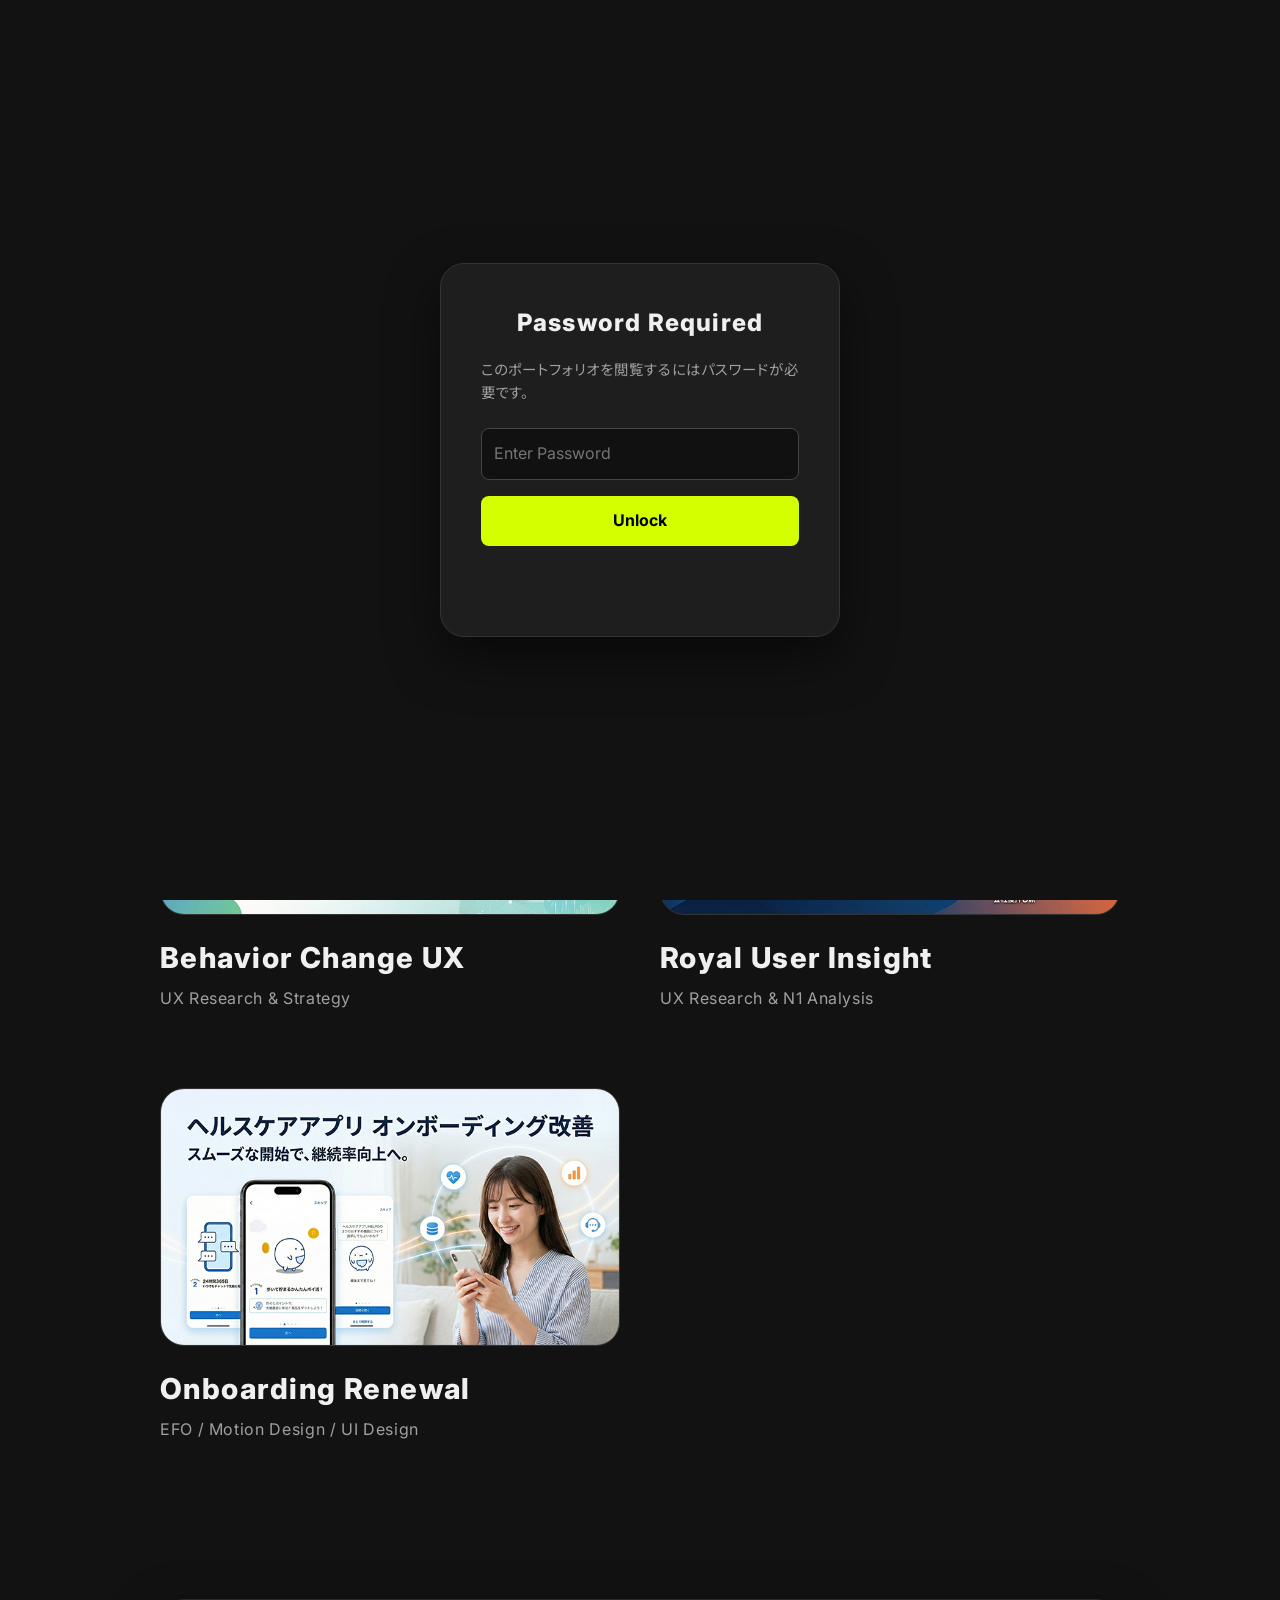
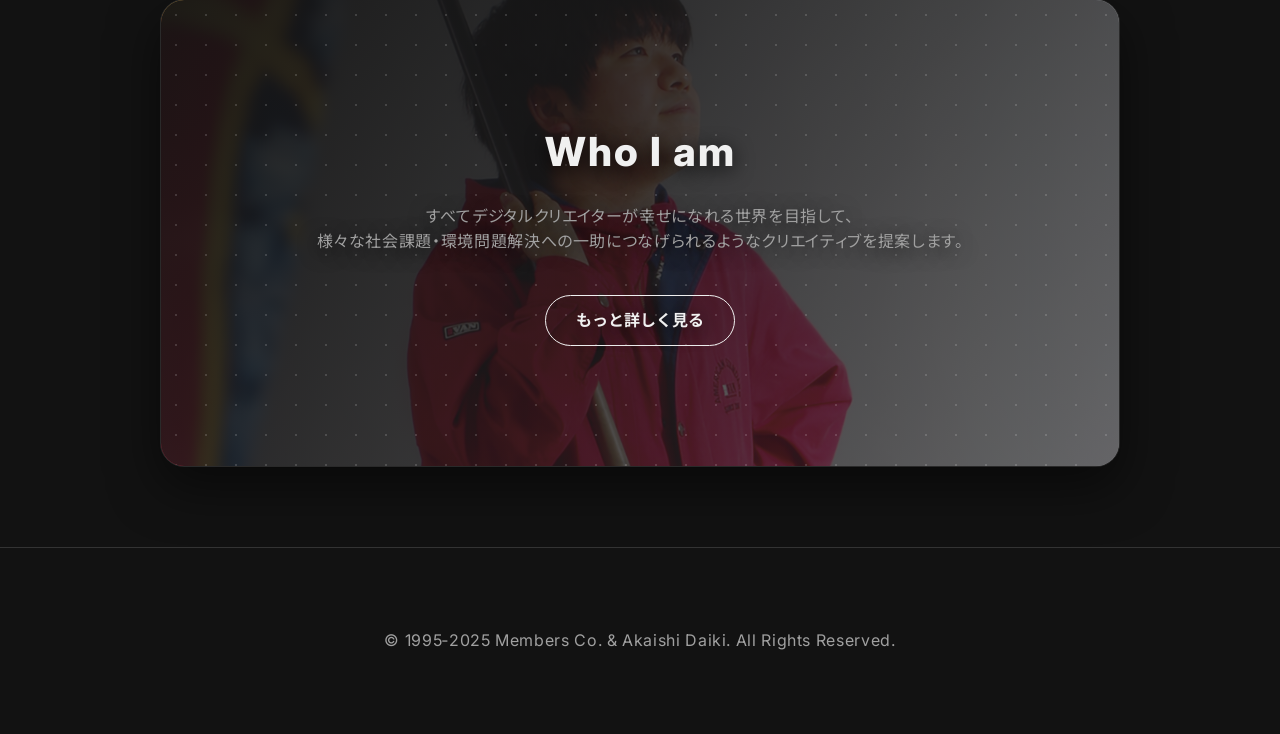
==== index.html @ 16598ffb "Add files via upload" ====
<!DOCTYPE html>
<html lang="ja">
<head>
    <meta charset="UTF-8">
    <meta name="viewport" content="width=device-width, initial-scale=1.0">
    <meta name="description" content="Webデザイナーとしての制作実績、UI/UX設計、ビジュアルデザイン、コーディングの事例を掲載したポートフォリオサイトです。企画からデザイン、実装まで一貫して対応します。">
	<meta name="keywords" content="Webデザイナー, UIUXデザイン, グラフィックデザイン, ポートフォリオ, Webサイト制作, UIデザイナー, UXデザイナー, バナーデザイン, LP制作, デザイン実績, 赤石大樹, Akashi Daiki">
	<meta name="robots" content="noindex">
	<meta property="og:title" content="Portfolio - Akaishi Daiki">
	<meta property="og:type" content="website">
	<meta property="og:image" content="img/ogp.png">
	<meta property="og:url" content="">
	<meta property="og:site_name" content="Portfolio - Akaishi Daiki">
	<meta property="og:description" content="Webデザイナーとしての制作実績、UI/UX設計、ビジュアルデザインの事例を掲載したポートフォリオサイトです。企画からデザインまで幅広い案件に対応しています。">
    <title>Portfolio - Akaishi Daiki</title>
    <link rel="shortcut icon" href="img/common/favicon.ico">
	<link rel="apple-touch-icon" href="img/common/favicon.ico">
    <link rel="stylesheet" href="css/reset.css">
    <link rel="stylesheet" href="css/common.css">
    <link rel="stylesheet" href="css/index.css">
</head>
<body>
    <div class="ambient-background">
        <div class="orb orb-1"></div>
        <div class="orb orb-2"></div>
        <div class="noise-overlay"></div>
    </div>
    <div id="lockScreen" class="lock-screen">
        <div class="lock-content">
            <h2>Password Required</h2>
            <p>このポートフォリオを閲覧するにはパスワードが必要です。</p>
            <input type="password" id="passwordInput" placeholder="Enter Password">
            <button id="unlockBtn">Unlock</button>
            <p id="errorMsg" class="error-msg"></p>
        </div>
    </div>
    <div class="container">
        <nav class="navbar" id="mainNav">
            <div class="logo"><a href="index.html">MyPortfolio</a></div>
            <ul class="nav-links">
                <li class="has-dropdown">
                    <a href="index.html" class="active">Work</a>
                    <div class="dropdown-menu">
                        <a href="project-1.html">Behavior Change UX</a>
                        <a href="project-2.html">Royal User Insight</a>
                        <a href="project-3.html">Onboarding Renewal</a>
                    </div>
                </li>
                <li><a href="about.html">About</a></li>
            </ul>
        </nav>

        <header class="home-hero">
            <h1>Designing for <span class="highlight">Future </span><br class="sp-br">& Human Experience.</h1>
            <p>こんにちは、<br class="sp-br">UIUXデザイナーの赤石 大樹です。<br>「思いやり」と「説得力」のあるクリエイティブを提案します。</p>
        </header>

        <section class="work-section">
            <h2 class="section-label">Selected Work</h2>
            
            <div class="work-grid">
                <a href="project-1.html" class="work-card">
                    <div class="card-image placeholder-1">
                        <img src="img/index/thumbnail_01.png">
                    </div>
                    <div class="card-info">
                        <h3>Behavior Change UX</h3>
                        <p>UX Research & Strategy</p>
                        <span class="arrow-icon">→</span>
                    </div>
                </a>

                <a href="project-2.html" class="work-card">
                    <div class="card-image placeholder-2">
                        <img src="img/index/thumbnail_02.png">
                    </div>
                    <div class="card-info">
                        <h3>Royal User Insight</h3>
                        <p>UX Research & N1 Analysis</p>
                        <span class="arrow-icon">→</span>
                    </div>
                </a>

                <a href="project-3.html" class="work-card">
                    <div class="card-image placeholder-1">
                        <img src="img/index/thumbnail_03.png">
                    </div>
                    <div class="card-info">
                        <h3>Onboarding Renewal</h3>
                        <p>EFO / Motion Design / UI Design</p>
                        <span class="arrow-icon">→</span>
                    </div>
                </a>
            </div>
        </section>

        <section class="about-teaser">
            <div class="about-content">
                <h2>Who I am</h2>
                <p>すべてデジタルクリエイターが幸せになれる世界を目指して、<br>様々な社会課題・環境問題解決への一助につなげられるようなクリエイティブを提案します。</p>
                <a href="about.html" class="btn-secondary">もっと詳しく見る</a>
            </div>
        </section>

        <footer>
            <p>© 1995‐2025 Members Co. & <br class="sp-br">Akaishi Daiki. All Rights Reserved.</p>
        </footer>
    </div>

    <button id="backToTop" class="back-to-top" aria-label="トップに戻る">
        <svg width="24" height="24" viewBox="0 0 24 24" fill="none" xmlns="http://www.w3.org/2000/svg">
            <path d="M12 19V5M5 12L12 5L19 12" stroke="currentColor" stroke-width="2" stroke-linecap="round" stroke-linejoin="round"/>
        </svg>
    </button>

    <div id="imageLightbox" class="lightbox">
        <button id="lightboxClose" class="lightbox-close" aria-label="閉じる">
            <svg width="32" height="32" viewBox="0 0 24 24" fill="none" stroke="currentColor" stroke-width="2" stroke-linecap="round" stroke-linejoin="round">
                <line x1="18" y1="6" x2="6" y2="18"></line>
                <line x1="6" y1="6" x2="18" y2="18"></line>
            </svg>
        </button>
        
        <div class="lightbox-content">
            <img id="lightboxImage" src="" alt="Zoom Image">
        </div>
    </div>

    <script src="js/script.js"></script>
</body>
</html>
---- css/common.css ----
/* Google Fonts Import (Inter & Noto Sans JP) */
@import url('https://fonts.googleapis.com/css2?family=Inter:wght@400;600;800&family=Noto+Sans+JP:wght@400;500;700&display=swap');

/* =========================================
   Common Styles & Variables
   ========================================= */
:root {
    /* ベースカラー */
    --bg-color: #121212;
    --card-bg: #1E1E1E;
    --text-main: #F0F0F0;
    --text-muted: #A0A0A0;
    
    /* デフォルトのアクセントカラー（Project-1/Indexと同じライム） */
    /* ※各ページのCSSでこの変数を上書きして色を変えます */
    --accent-color: #D4FF00; 
    
    /* その他変数 */
    --font-main: 'Inter', 'Noto Sans JP', 'Helvetica Neue', Arial, sans-serif;
    --radius: 24px;
}

/* --- Base --- */
body {
    background-color: var(--bg-color);
    color: var(--text-main);
    font-family: var(--font-main);
    line-height: 1.6;
    overflow-x: hidden;
}

a { 
    text-decoration: none; 
    color: inherit; 
}

p, li, ul, dt, dd, span{
    text-align: justify;
    font-feature-settings: "palt";
    letter-spacing: 0.04em;
    word-break: break-all;
}

h1, h2, h3, h4{ 
    font-weight: 800; 
    letter-spacing: 0.05em; 
    font-feature-settings: "palt";
}

h2 {
    margin-bottom: 24px;
}

h3 {
    margin-bottom: 16px;
}
h1 span, h2 span, h3 span, h4 span{ 
    word-break: normal;
}
.icon-highlight svg {
    color: var(--accent-color);
}

/* 共通の強調色クラス */
.highlight { color: var(--accent-color); }
.lowlights { color: #555; }

/* デフォルト（PCなど）では非表示にする */
.sp-br {
  display: none;
}

/* スマホ（画面幅767px以下）の時だけ表示する */
@media screen and (max-width: 767px) {
  .sp-br {
    display: block;
  }
}

/* --- Layout Utility --- */
.container {
    max-width: 1000px;
    margin: 0 auto;
    padding: 0 20px;
}

/* =========================================
   Smart Navigation & Dropdown
   ========================================= */

/* 固定ヘッダーの分だけコンテンツを下げる */
body {
    padding-top: 150px; /* Navbarの高さ分 */
}

.navbar {
    position: fixed; /* 固定表示 */
    top: 0;
    left: 0;
    width: 100%;
    z-index: 1000; /* 最前面 */
    
    display: flex;
    justify-content: space-between;
    align-items: center;
    
    /* デザイン調整（少し高さを減らしてスタイリッシュに） */
    padding: 5px 40px; 
    background-color: rgba(18, 18, 18, 0.9); /* 半透明の黒 */
    backdrop-filter: blur(10px); /* すりガラス効果 */
    border-bottom: 1px solid rgba(255, 255, 255, 0.1);
    
    transition: transform 0.3s ease; /* 出し入れのアニメーション */
}

/* 隠す時のクラス（JSで付与） */
.navbar.nav-hidden {
    transform: translateY(-100%);
}

.logo {
    font-weight: 900;
    font-size: 1.5rem;
    letter-spacing: -0.05em;
}

/* =========================================
   Navigation Links Hover Effect
   ========================================= */

.nav-links {
    display: flex;
    list-style: none;
    gap: 30px;
    align-items: center;
}

/* ナビゲーション直下のリンク（Work, About） */
.nav-links > li > a {
    font-weight: bold;
    color: var(--text-muted);
    transition: color 0.3s;
    position: relative; /* 線を配置する基準 */
    padding: 10px 0;
    text-decoration: none;
    display: inline-block;
}

/* ホバー時とアクティブ（現在のページ）時の文字色 */
.nav-links > li > a:hover {
    color: var(--text-main);
}

/* --- 下線アニメーションの設定 --- */
.nav-links > li > a::after {
    content: '';
    position: absolute;
    bottom: 5px; /* 文字の少し下に配置 */
    left: 0;
    
    /* 初期状態：幅0で隠しておく */
    width: 0%;
    height: 2px;
    
    /* ページごとのテーマカラーを適用 */
    background-color: var(--accent-color);
    
    /* アニメーションの速度と動き */
    transition: width 0.3s cubic-bezier(0.25, 1, 0.5, 1);
}

/* ホバー時とアクティブ時に線を100%に伸ばす */
.nav-links > li > a:hover::after {
    width: 100%;
}

/* --- Dropdown Menu Styles --- */
.has-dropdown {
    position: relative; /* ドロップダウンの基準位置 */
    height: 100%;
}

.dropdown-menu {
    position: absolute;
    top: 100%; /* 親の下に配置 */
    left: 50%;
    transform: translateX(-50%) translateY(10px); /* 中央寄せ & 少し下に配置 */
    
    background-color: var(--card-bg);
    border: 1px solid #333;
    border-radius: 12px;
    padding: 10px;
    min-width: 220px;
    box-shadow: 0 10px 30px rgba(0,0,0,0.5);
    
    /* アニメーション初期状態（隠す） */
    opacity: 0;
    visibility: hidden;
    transition: all 0.3s cubic-bezier(0.25, 1, 0.5, 1);
}

/* Workにホバーした時に表示 */
.has-dropdown:hover .dropdown-menu {
    opacity: 1;
    visibility: visible;
    transform: translateX(-50%) translateY(0);
}

/* ドロップダウン内のリンク */
.dropdown-menu a {
    display: block;
    padding: 10px 16px;
    color: #ccc;
    font-size: 0.9rem;
    white-space: nowrap;
    border-radius: 6px;
    transition: background 0.2s, color 0.2s;
}

.dropdown-menu a:hover {
    background-color: rgba(255, 255, 255, 0.1);
    color: var(--accent-color); /* ページごとのアクセントカラーで光る */
}

/* スマホ対応 */
@media (max-width: 600px) {
    .navbar { padding: 0px 20px; }
    /* スマホではドロップダウンを常時表示にするか、タップで開くなどの調整が必要ですが、
       今回は簡易的にホバー（タップ）で出るようにしておきます */
    .dropdown-menu { left: auto; right: 0; transform: translateY(10px); }
    .has-dropdown:hover .dropdown-menu { transform: translateY(0); }
}

/* =========================================
   Mobile Dropdown Logic (Add to common.css)
   ========================================= */

/* JSでクラスが付与されたら強制的に表示する設定 */
.has-dropdown.menu-open .dropdown-menu {
    opacity: 1;
    visibility: visible;
    transform: translateX(-50%) translateY(0);
}

/* スマホ表示時のドロップダウン位置調整（以前の記述を強化） */
@media (max-width: 600px) {
    .dropdown-menu {
        /* スマホでは中央寄せではなく、左揃えや画面幅に合わせると見やすい */
        min-width: 200px;
        left: 0;
        transform: translateY(10px);
    }
    
    /* スマホで開いた時の位置（JS制御用） */
    .has-dropdown.menu-open .dropdown-menu {
        transform: translateY(0);
    }
}

/* --- Footer (画面幅いっぱいに拡張) --- */
footer {
    padding: 80px 0;
    text-align: center;
    border-top: 1px solid #333;
    color: var(--text-muted);
    
    /* ▼▼ コンテナを突き破って画面幅いっぱいにする記述 ▼▼ */
    width: 100vw;
    margin-left: calc(50% - 50vw);
    margin-right: calc(50% - 50vw);
    
    /* 中身のコンテンツを中央（元のコンテナ幅）に寄せるための調整 */
    padding-left: max(20px, calc(50vw - 500px)); 
    padding-right: max(20px, calc(50vw - 500px));
    
    position: relative; /* 必要に応じて配置の基準点にする */
}
footer p {
    text-align: center;
}

.contact-btn {
    display: inline-block;
    margin-top: 20px;
    padding: 12px 24px;
    background: var(--accent-color);
    color: #000;
    font-weight: bold;
    border-radius: 50px;
}

/* --- Common Hero Components --- */
.hero {
    display: flex;
    flex-direction: column;
    justify-content: center;
}

.hero-tag {
    display: inline-block;
    border: 1px solid var(--accent-color);
    color: var(--accent-color);
    padding: 8px 16px;
    border-radius: 50px;
    font-size: 0.9rem;
    margin-bottom: 24px;
    text-transform: uppercase;
    letter-spacing: 1px;
}

.hero h1 {
    font-size: clamp(2.5rem, 8vw, 4.5rem);
    line-height: 1.25;
    margin-bottom: 32px;
}

.hero p {
    font-size: 1.2rem;
    color: var(--text-muted);
    max-width: 100%;
}

/* --- Bento Grid Section --- */
.bento-section { padding: 100px 0; }

.bento-grid {
    display: grid;
    grid-template-columns: repeat(auto-fit, minmax(200px, 1fr));
    gap: 16px;
    margin-top: 40px;
}

.bento-card {
    background: var(--card-bg);
    padding: 32px;
    border-radius: var(--radius);
    transition: transform 0.3s ease;
    border: 1px solid #333;
}

.bento-card:hover {
    transform: translateY(-5px);
    border-color: var(--accent-color);
}

.bento-card h3 { 
    color: var(--text-muted); 
    font-size: 0.9rem; 
    text-transform: uppercase; 
    margin-bottom: 8px; 
}

.bento-card h4 { 
    font-size: 1.2rem; 
    font-weight: bold; 
    text-align: left;
    line-height: 1.3em;
    margin-bottom: 10px;
}

.span-2 { grid-column: span 2; }
@media (max-width: 600px) { .span-2 { grid-column: span 1; } }

/* --- Process Section (Scrollytelling) --- */
.process-section { padding: 100px 0; }

.section-title { 
    font-size: 2.5rem; 
    margin-bottom: 60px; 
    border-left: 5px solid var(--accent-color); 
    padding-left: 20px; 
    text-align: left;
}

.process-step {
    background: var(--card-bg);
    padding: 40px;
    margin-bottom: 40px;
    border-radius: var(--radius);
    opacity: 0;
    transform: translateY(30px);
    transition: all 0.8s ease;
}

.process-step.visible { opacity: 1; transform: translateY(0); }

.step-number {
    font-size: 4rem;
    font-weight: 900;
    color: #333;
    margin-bottom: -20px;
    display: block;
}

.insight-box {
    background: rgba(255, 255, 255, 0.05); /* 汎用的な薄い白に変更 */
    border-left: 4px solid var(--accent-color);
    padding: 20px;
    margin-top: 20px;
    color: #eee;
}

/* --- UI Showcase --- */
.ui-showcase { padding: 100px 0; text-align: center; }
.ui-showcase p { text-align: left; }

.ui-frame {
    background: #000;
    border-radius: 40px;
    padding: 20px;
    border: 4px solid #333;
    box-shadow: 0 20px 50px rgba(0,0,0,0.5);
    display: inline-block;
    max-width: 100%;
    width: 350px;
    height: 600px;
    position: relative;
    overflow: hidden;
}

.screen-content {
    height: 100%;
    background: #F5F7FA;
    color: #333;
    text-align: left;
    padding: 20px;
    display: flex;
    flex-direction: column;
    justify-content: center;
    align-items: center;
}

.rest-btn {
    background: #E0F2F1;
    color: #00695C;
    padding: 15px 30px;
    border-radius: 12px;
    font-weight: bold;
    margin-top: 20px;
    border: none;
    cursor: pointer;
    box-shadow: 0 4px 12px rgba(0,0,0,0.1);
}

/* --- Project Bottom Navigation (Common) --- */
.project-navigation {
    display: flex;
    justify-content: space-between;
    gap: 20px;
    margin-top: 60px;
    margin-bottom: 60px;
}

.nav-btn {
    flex: 1;
    display: flex;
    align-items: center;
    padding: 24px;
    background: var(--card-bg);
    border-radius: var(--radius);
    border: 1px solid transparent;
    transition: all 0.3s ease;
    color: var(--text-main);
    gap: 16px;
}

.nav-btn.prev { 
    justify-content: flex-start; 
}
.nav-btn.next { 
    justify-content: flex-end; 
    text-align: right; 
}

.sub-label {
    display: block;
    font-size: 0.8rem;
    color: var(--text-muted);
    margin-bottom: 4px;
    text-transform: uppercase;
    letter-spacing: 1px;
}

.main-label {
    display: block;
    font-size: 1.1rem;
    font-weight: bold;
}

.arrow {
    font-size: 1.5rem;
    color: var(--accent-color);
    margin: 0 15px;
    transition: transform 0.3s ease;
}

.nav-btn.next .sub-label {
    text-align: right;
    }

.nav-btn:hover {
    border-color: var(--accent-color);
    background: #252525;
    transform: translateY(-2px);
}

.nav-btn.prev:hover .arrow { 
    transform: translateX(-5px); 
}
.nav-btn.next:hover .arrow { 
    transform: translateX(5px); 
}

@media (max-width: 768px) {
    .arrow {
    margin: 0 0;
    }
}

/* =========================================
   SP Layout Adjustments (Common)
   ========================================= */

/* 画面幅が600px以下（スマホ）の場合の調整 */
@media (max-width: 600px) {
    
    /* --- Navigation Button Adjustments --- */
    .project-navigation { 
        flex-direction: column; 
        gap: 16px; 
    }
    
    .nav-btn { 
        width: 100%; 
    }

    .nav-btn.prev { 
        justify-content: flex-start; 
        text-align: left; 
    }
    
    .nav-btn.next { 
        justify-content: flex-end; 
        text-align: right; 
    }

    /* --- Mobile Dropdown Fix (ここが重要な変更点) --- */
    
    /* 1. 親要素の基準点(relative)を解除 */
    /* これにより、ドロップダウンは画面全体(navbar)を基準に配置されます */
    .has-dropdown {
        position: static; 
    }

    /* 2. ドロップダウンを画面幅に合わせて配置 */
    .dropdown-menu {
        /* 幅の制御 */
        min-width: unset; /* PC用の最小幅を解除 */
        width: auto;      /* 自動調整 */
        
        /* 位置の指定（画面の端から10px空ける） */
        left: 10px;
        right: 10px;
        top: 90%; /* ナビバーのすぐ下 */
        
        /* 変形(transform)をリセット */
        transform: none !important; 
        
        /* デザイン調整 */
        border-radius: 16px;
        text-align: center; /* テキストを中央揃えに */

        /* ▼▼▼ ここを追加：最前面に表示する設定 ▼▼▼ */
        z-index: 1001; /* ナビバー(1000)より大きな値を指定 */
        /* ▲▲▲ 追加ここまで ▲▲▲ */
    }
    
    /* 開いた時の位置調整（リセット） */
    .has-dropdown.menu-open .dropdown-menu {
        transform: none !important;
    }

    /* --- Other SP Adjustments --- */
    .back-to-top {
        bottom: 20px;
        right: 20px;
        width: 44px;
        height: 44px;
    }
    
    .context-card { padding: 24px; }
    .context-info { grid-template-columns: 1fr; }
    .context-header h2 { font-size: 1.5rem; }
    
    .skill-eval-section { padding: 40px 20px; }
}

/* =========================================
   Back to Top Button (Common)
   ========================================= */

.back-to-top {
    position: fixed;
    bottom: 30px;
    right: 30px;
    width: 50px;
    height: 50px;
    border-radius: 50%;
    background-color: var(--card-bg); /* 背景はカードと同じ色 */
    border: 1px solid var(--accent-color); /* 枠線をアクセントカラーに */
    color: var(--accent-color); /* 矢印の色 */
    font-size: 1.5rem;
    cursor: pointer;
    z-index: 1000; /* 最前面に表示 */
    
    /* 中央寄せ */
    display: flex;
    justify-content: center;
    align-items: center;
    
    /* アニメーション設定 */
    opacity: 0;             /* 最初は隠す */
    pointer-events: none;   /* 隠れている時はクリック不可に */
    transition: all 0.3s cubic-bezier(0.25, 1, 0.5, 1);
    transform: translateY(20px); /* 少し下から出現させる演出 */
}

/* 表示状態のクラス（JSで付与） */
.back-to-top.is-visible {
    opacity: 1;
    pointer-events: auto;
    transform: translateY(0);
}

/* ホバー時の動き */
.back-to-top:hover {
    background-color: var(--accent-color); /* 背景をアクセントカラーで塗りつぶす */
    color: var(--bg-color); /* 矢印を背景色（黒）に反転 */
    transform: translateY(-5px); /* 少し浮き上がる */
    box-shadow: 0 10px 20px rgba(0,0,0,0.5);
}

/* スマホでの位置調整（少し内側に） */
@media (max-width: 600px) {
    .back-to-top {
        bottom: 20px;
        right: 20px;
        width: 44px;
        height: 44px;
    }
}

/* =========================================
   Back to Top SVG Adjustments
   ========================================= */

/* SVGアイコンのサイズと配置調整 */
.back-to-top svg {
    width: 24px;
    height: 24px;
    display: block; /* 隙間を消す */
    transition: transform 0.3s ease;
}

/* ホバー時に矢印が少し上に動くアニメーション */
.back-to-top:hover svg {
    transform: translateY(-3px);
}

/* =========================================
   Skill Evaluation Accordion (Common)
   ========================================= */

.accordion-container {
    display: flex;
    flex-direction: column;
    gap: 16px;
}

/* アコーディオンの箱 */
.accordion-item {
    background: var(--card-bg);
    border: 1px solid #333;
    border-radius: 12px;
    overflow: hidden;
    transition: border-color 0.3s;
}

.accordion-item[open] {
    border-color: var(--accent-color); /* 開いた時に色をつける */
}

/* ヘッダー（クリックする部分） */
.accordion-header {
    padding: 20px 24px;
    cursor: pointer;
    display: flex;
    justify-content: space-between;
    align-items: center;
    list-style: none; /* デフォルトの▼を消す */
    font-weight: bold;
    font-size: 1.1rem;
    color: var(--text-main);
    transition: background-color 0.2s;
}

/* Webkitブラウザ用（▼消し） */
.accordion-header::-webkit-details-marker {
    display: none;
}

.accordion-header:hover {
    background-color: rgba(255, 255, 255, 0.05);
}

/* 右側のアイコン（＋/－） */
.accordion-icon {
    position: relative;
    width: 24px;
    height: 24px;
    display: flex;
    align-items: center;
    justify-content: center;
}

.accordion-icon::before,
.accordion-icon::after {
    content: '';
    position: absolute;
    background-color: var(--accent-color);
    transition: transform 0.3s ease;
}

/* 横棒 */
.accordion-icon::before { width: 16px; height: 2px; }
/* 縦棒 */
.accordion-icon::after { width: 2px; height: 16px; }

/* 開いた時のアニメーション（縦棒を倒して横棒にする＝マイナスに見せる） */
.accordion-item[open] .accordion-icon::after {
    transform: rotate(90deg);
}

/* 中身のコンテンツエリア */
.accordion-content {
    padding: 0 24px 24px 24px;
    border-top: 1px solid #333;
    background-color: rgba(0, 0, 0, 0.2);
    animation: fadeIn 0.3s ease-in-out;
}

@keyframes fadeIn {
    from { opacity: 0; transform: translateY(-10px); }
    to { opacity: 1; transform: translateY(0); }
}

/* 内部のテーブルデザイン */
.eval-table {
    width: 100%;
    border-collapse: collapse;
    margin-top: 16px;
    font-size: 0.9rem;
}

.eval-table th {
    text-align: left;
    color: var(--accent-color);
    padding: 12px 8px;
    border-bottom: 1px solid #444;
    white-space: nowrap;
}

.eval-table td {
    padding: 12px 8px;
    border-bottom: 1px solid #333;
    color: #ccc;
    vertical-align: top;
}

.rank-badge {
    display: inline-block;
    padding: 2px 8px;
    border-radius: 4px;
    background: #333;
    color: var(--text-main);
    font-weight: bold;
    font-family: monospace;
    font-size: 0.85rem;
}

/* スマホ対応 */
/* @media (max-width: 600px) {
    .eval-table th, .eval-table td {
        display: block;
        width: 100%;
        border: none;
    }
    .eval-table th { padding-bottom: 4px; margin-top: 12px; }
    .eval-table td { padding-top: 12px; padding-bottom: 12px; border-bottom: 1px solid #333; }
} */

/* =========================================
   Product Context Section (Updated)
   ========================================= */

.product-context-section {
    padding-bottom: 60px;
}

.context-card {
    background: rgba(255, 255, 255, 0.03);
    border: 1px solid #333;
    border-radius: var(--radius);
    padding: 40px 40px 50px 40px;
    position: relative;
    overflow: hidden;
}

/* .context-card::before {
    content: '';
    position: absolute;
    top: 0; bottom: 0; left: 0;
    width: 6px;
    background-color: var(--accent-color);
} */

.context-header h2 {
    font-size: 1.8rem;
    margin-top: 10px;
    margin-bottom: 0;
    color: var(--text-main);
}

.context-label {
    font-size: 0.8rem;
    color: var(--accent-color);
    text-transform: uppercase;
    letter-spacing: 2px;
    font-weight: bold;
}

/* --- レイアウト変更：Flexboxで横並び --- */
.context-body {
    border-top: 1px solid #333;
    padding-top: 30px;
    margin-top: 24px;
    display: flex; /* 横並びにする */
    gap: 40px;     /* テキストとスマホの間隔 */
    align-items: center;
    flex-direction: column;
}

.context-text {
    flex: 1; /* 余った幅をテキストが使う */
}

.context-visual {
    flex: 0 0 220px; /* スマホの幅を固定（220px分確保） */
    display: flex;
    justify-content: center;
}

.context-desc {
    font-size: 1rem;
    color: #ccc;
    line-height: 1.8;
    margin-bottom: 30px;
}

.context-info {
    display: grid;
    grid-template-columns: 1fr 1fr;
    gap: 20px;
}

.info-row dt {
    font-size: 0.8rem;
    color: #888;
    text-transform: uppercase;
    margin-bottom: 5px;
}

.info-row dd {
    font-size: 1rem;
    font-weight: bold;
    color: var(--text-main);
    margin: 0;
}

/* --- スマホ風フレームのデザイン --- */
.phone-frame {
    width: 200px;  /* スマホの横幅 */
    height: 400px; /* スマホの縦幅 */
    background: #111; /* 本体の色 */
    border: 6px solid #333; /* ベゼル（枠）の色 */
    border-radius: 24px; /* 本体の角丸 */
    position: relative;
    box-shadow: 0 20px 40px rgba(0,0,0,0.6); /* 影で浮き上がらせる */
    overflow: hidden; /* 画面のはみ出し防止 */
}

/* 画面エリア */
.phone-screen {
    width: 100%;
    height: 100%;
    background: #222; /* 画像がない時の背景色 */
    position: relative;
    overflow: hidden;
    border-radius: 18px; /* 画面の角丸 */
}

.phone-screen img {
    width: 100%;
    height: 100%;
    object-fit: cover; /* 画像を枠いっぱいにトリミングして表示 */
    display: block;
}

/* 画像がない時のプレースホルダー文字 */
.screen-placeholder {
    position: absolute;
    top: 50%; left: 50%;
    transform: translate(-50%, -50%);
    color: #555;
    font-size: 0.9rem;
    font-weight: bold;
    text-transform: uppercase;
}

/* ノッチ（上部の切り欠き） */
.phone-notch {
    position: absolute;
    top: 0;
    left: 50%;
    transform: translateX(-50%);
    width: 80px;
    height: 20px;
    background: #111;
    border-radius: 0 0 10px 10px;
    z-index: 10;
}

/* --- レスポンシブ対応（スマホ表示） --- */
@media (max-width: 768px) {
    .context-body {
        align-items: center; /* 中央揃え */
    }
    
    .context-visual {
        margin-bottom: 20px;
    }
    
    .context-info {
        grid-template-columns: 1fr; /* 情報を縦積みに */
    }
}

/* =========================================
   Skill Matrix Table (13 Columns)
   ========================================= */

.skill-summary-section {
    margin: 80px 0;
}

/* 横スクロール枠の設定 */
.table-scroll-wrapper {
    width: 100%;
    overflow-x: auto; /* コンテンツがはみ出たらスクロール */
    background: var(--card-bg);
    border-radius: var(--radius);
    border: 1px solid #333;
    padding-bottom: 10px; /* スクロールバーとコンテンツの隙間 */
    margin-bottom: 80px;
    
    /* スクロールバーのデザイン（Webkit系） */
    scrollbar-width: thin;
    scrollbar-color: var(--accent-color) #333;
}

.table-scroll-wrapper::-webkit-scrollbar {
    height: 8px;
}
.table-scroll-wrapper::-webkit-scrollbar-track {
    background: #333;
    border-radius: 0 0 24px 24px;
}
.table-scroll-wrapper::-webkit-scrollbar-thumb {
    background-color: var(--accent-color);
    border-radius: 10px;
}

/* テーブル本体 */
.skill-table {
    width: 100%;
    border-collapse: collapse;
    min-width: 1800px; /* ★重要：13列が潰れないように最小幅を強制的に広げる */
    table-layout: fixed; /* 列幅を均等に近づける */
}

.skill-table th,
.skill-table td {
    padding: 16px;
    border-bottom: 1px solid #333;
    border-right: 1px solid #333;
    vertical-align: top;
    font-size: 0.95rem;
    
    /* ここを追加：箱のサイズ計算を厳密にする */
    box-sizing: border-box; 
}

/* ★ここが重要：データ列（td）の幅を200pxに固定 */
.skill-table td {
    width: 260px;      /* 幅を200pxにする */
    min-width: 200px;  /* 縮まないようにする */
}

/* 最後の列の右枠線を消す */
.skill-table td:last-child {
    border-right: none;
}

/* --- 1列目（見出し列）のデザイン --- */
.skill-table th.sticky-col {
    position: sticky; /* 横スクロールしても左に固定 */
    left: 0;
    background: #252525; /* 背景色がないと透けてしまうため指定 */
    z-index: 2;
    color: var(--accent-color);
    font-weight: bold;
    border-right: 2px solid #444; /* 固定列の境界線を強調 */
    width: 100px; /* 固定列の幅 */
    min-width: 100px;
    vertical-align: middle;
    text-align: center;
    overflow-wrap: anywhere; /* 収まらない場合に折り返す */
}

/* --- 各行のデザイン --- */

/* 1行目：スキル名 */
.row-header td,
.row-skill td {
    font-weight: bold;
    color: var(--text-main);
    background: rgba(255,255,255,0.05);
    text-align: center;
    vertical-align: middle;
}

/* --- 2行目：詳細（スクロール対応版） --- */

/* セル自体の高さ指定は削除し、余白調整のみにします */
.row-content td {
    padding: 10px; /* 内側の余白を少し狭めてスクロール領域を確保 */
    height: auto;  /* 高さは中身に任せる */
    vertical-align: top;
}

/* ▼ 新しく追加：セルの中のスクロール領域 ▼ */
.scroll-content {
    height: 460px;       /* ★ここで高さを固定 */
    overflow-y: auto;    /* ★縦にスクロールさせる設定 */
    padding-right: 5px;  /* スクロールバーとの隙間 */
    font-size: 0.85rem;
    color: #ccc;
}

/* リストの余白調整 */
.scroll-content ul, 
.scroll-content ol {
    padding-left: 20px;
    margin: 0;
    margin-bottom: 15px;
}

.scroll-content li {
    margin-bottom: 4px;
}

/* ▼ 縦スクロールバーのデザイン（横スクロールと合わせる） ▼ */
.scroll-content::-webkit-scrollbar {
    width: 6px; /* 縦スクロールバーの幅 */
}
.scroll-content::-webkit-scrollbar-track {
    background: rgba(255,255,255,0.05);
    border-radius: 4px;
}
.scroll-content::-webkit-scrollbar-thumb {
    background-color: #555; /* 目立ちすぎないようグレーに */
    border-radius: 4px;
}
.scroll-content::-webkit-scrollbar-thumb:hover {
    background-color: var(--accent-color); /* ホバー時だけライム色 */
}

.scroll-content .subheading{
    display: inline-block;
    color: #ccc;
    background-color: #333;
    border: 1px solid #444;
    padding: 3px 8px 3px 8px;
    border-radius: 6px;
    margin-bottom: 5px;
}

/* 3行目：アイコン */
.row-icon td {
    text-align: center;
    vertical-align: middle;
    font-size: 1.2rem;
}

.icon-circle {
    color: var(--accent-color);
    font-weight: bold;
    fill: none;
    stroke: var(--accent-color);
    stroke-miterlimit: 10;
    stroke-width: 3px;
    width: 30px;
    height: 30px;
    vertical-align: middle;
}

.icon-dash {
    color: #555;
    fill: none;
    stroke: #555;
    stroke-linecap: round;
    stroke-miterlimit: 10;
    stroke-width: 3px;
    width: 20px;
    height: 20px;
    vertical-align: middle;
}

/* 4行目：ランク */
.row-rank td {
    text-align: center;
    vertical-align: middle;
    font-weight: bold;
    font-family: monospace; /* 等幅フォントで数字を整える */
    color: var(--text-muted);
}

/* 最後の行の下線は消す */
.row-rank th, .row-rank td {
    border-bottom: none;
}

@media (max-width: 768px) {
    .scroll-content {
    height: 250px;       /* ★ここで高さを固定 */
    }
}

/* =========================================
   Skill Evaluation Design: Plan A (Full Width)
   ========================================= */

.skill-eval-section {
    margin-top: 60px;
    margin-bottom: 60px;

    /* ▼▼ ここがポイント：コンテナを突き破る魔法の記述 ▼▼ */
    width: 100vw; /* ビューポート(画面)の幅いっぱいにする */
    margin-left: calc(50% - 50vw); /* 左端まで引き伸ばす */
    margin-right: calc(50% - 50vw); /* 右端まで引き伸ばす */
    
    /* 中身のコンテンツを中央（元のコンテナ幅）に寄せる計算 */
    /* "max(20px, ...)" は、スマホでは20px余白、PCでは中央寄せにする設定です */
    padding-top: 120px;
    padding-bottom: 120px;
    padding-left: max(20px, calc(50vw - 500px)); 
    padding-right: max(20px, calc(50vw - 500px));

    /* ▼▼ 背景デザイン（ドットマトリクス） ▼▼ */
    background-color: #111; /* ベースを少し濃く */
    background-image: radial-gradient(#333 1.5px, transparent 1.5px); /* ドットを少し強調 */
    background-size: 24px 24px; /* ドットの間隔を広げる */
    
    /* 上下の境界線 */
    border-top: 1px solid var(--accent-color);
    border-bottom: 1px solid var(--accent-color);
    
    position: relative;
    overflow: hidden; /* 横スクロール発生防止 */
}

/* 背景に「ぼんやりとした光」を落とす演出 */
.skill-eval-section::before {
    content: '';
    position: absolute;
    top: 0; 
    left: 50%;
    transform: translateX(-50%);
    width: 80%; /* 光の幅 */
    height: 150px;
    background: var(--accent-color);
    filter: blur(120px); /* 強くぼかす */
    opacity: 0.1; /* ほんのり光らせる */
    pointer-events: none;
}

/* タイトルを中央寄せにして特別感を出す */
.skill-eval-section .section-title {
    text-align: center;
    border-left: none;
    margin-bottom: 50px;
    padding-left: 0px;
}

/* タイトルの下に短いアクセントラインを引く */
.skill-eval-section .section-title::after {
    content: '';
    display: block;
    width: 60px;
    height: 4px;
    background: var(--accent-color);
    margin: 20px auto 0; /* 中央揃え */
    border-radius: 2px;
}

/* =========================================
   Universal Image Gallery (Common)
   ========================================= */

.gallery-section {
    margin: 80px 0;
}

/* グリッドレイアウトの定義 */
.gallery-grid {
    display: grid;
    gap: 16px; /* アイテム間の隙間 */
    align-items: start; /* 高さが違っても上揃えにする */
}

/* カラム数の制御クラス */
.cols-1 { grid-template-columns: 1fr; }
.cols-2 { grid-template-columns: 1fr 1fr; }

/* 個々のアイテム（カード） */
.gallery-item {
    background: var(--card-bg);
    border: 1px solid #333;
    border-radius: 16px;
    padding: 24px;
    display: flex;
    flex-direction: column;
    gap: 16px;
    transition: border-color 0.3s ease;
}

.gallery-item:hover {
    border-color: var(--accent-color); /* ホバー時にテーマカラーで光る */
}

/* 画像コンテナ（アスペクト比を維持しつつ枠に収める） */
.image-container {
    width: 100%;
    border-radius: 8px;
    overflow: hidden;
    background-color: #000; /* 画像ロード前や透過画像の背景 */
    border: 1px solid #333;
    display: flex;
    justify-content: center;
    align-items: center;
}

.image-container img {
    width: 100%;
    height: auto;
    max-height: 420px;
    display: block;
    object-fit: contain; /* 画像全体を表示（トリミングしない） */
}

@media (max-width: 768px) {
    .image-container img {
        max-height: 76vw;
    }
}

/* 見出しとキャプション */
.gallery-head {
    font-size: 1.2rem;
    font-weight: bold;
    color: var(--text-main);
    margin: 0;
    border-left: 4px solid var(--accent-color);
    padding-left: 12px;
    line-height: 1.4;
}

.gallery-caption {
    font-size: 0.9rem;
    color: #ccc;
    line-height: 1.6;
    margin: 0;
}

/* 注釈や補足用（任意） */
.gallery-note {
    font-size: 0.8rem;
    color: #888;
    margin-top: -8px;
}

/* スマホ対応：強制的に1カラムにする */
@media (max-width: 768px) {
    .gallery-grid.cols-2 {
        grid-template-columns: 1fr;
    }
}

/* =========================================
   Password Lock Screen
   ========================================= */

.lock-screen {
    position: fixed;
    top: 0; left: 0;
    width: 100%; height: 100%;
    background-color: var(--bg-color);
    z-index: 9999; /* 最前面に表示 */
    display: flex;
    justify-content: center;
    align-items: center;
    
    /* ロック解除時のアニメーション */
    transition: opacity 0.5s ease, visibility 0.5s ease;
}

/* ロック解除されたら隠す */
.lock-screen.is-unlocked {
    opacity: 0;
    visibility: hidden;
    pointer-events: none;
}

.lock-content {
    text-align: center;
    background: var(--card-bg);
    padding: 40px;
    border-radius: 24px;
    border: 1px solid #333;
    box-shadow: 0 20px 50px rgba(0,0,0,0.5);
    max-width: 400px;
    width: 90%;
}

.lock-content h2 {
    margin-bottom: 16px;
    font-size: 1.5rem;
    color: var(--text-main);
}

.lock-content p {
    color: var(--text-muted);
    margin-bottom: 24px;
    font-size: 0.9rem;
}

.lock-content input {
    width: 100%;
    padding: 12px;
    margin-bottom: 16px;
    border-radius: 8px;
    border: 1px solid #444;
    background: #111;
    color: #fff;
    font-size: 1rem;
    outline: none;
}

.lock-content input:focus {
    border-color: var(--accent-color);
}

.lock-content button {
    width: 100%;
    padding: 12px;
    border-radius: 8px;
    border: none;
    background: var(--accent-color);
    color: #000;
    font-weight: bold;
    font-size: 1rem;
    cursor: pointer;
    transition: opacity 0.3s;
}

.lock-content button:hover {
    opacity: 0.8;
}

.error-msg {
    color: #ff4d4d !important; /* 赤文字 */
    font-size: 0.85rem !important;
    margin-top: 10px;
    min-height: 1.2em; /* エラーがなくても高さを確保してガタつき防止 */
}

/* =========================================
   Image Lightbox & Zoom Styles
   ========================================= */

/* --- 拡大可能な画像のスタイル --- */
.image-container.js-zoomable {
    cursor: zoom-in; /* カーソルを虫眼鏡に */
    position: relative;
}

/* 拡大アイコン（最初は隠す） */
.zoom-hint {
    position: absolute;
    top: 50%; left: 50%;
    transform: translate(-50%, -50%) scale(0.8);
    width: 60px; height: 60px;
    background: rgba(0, 0, 0, 0.6);
    border-radius: 50%;
    display: flex;
    justify-content: center;
    align-items: center;
    opacity: 0;
    transition: all 0.3s ease;
    pointer-events: none;
}

/* ホバー時にアイコンを表示 */
.image-container.js-zoomable:hover .zoom-hint {
    opacity: 1;
    transform: translate(-50%, -50%) scale(1);
}

/* ▼▼▼ ここから追加：スマホ用の調整 ▼▼▼ */
@media (max-width: 768px) {
    /* スマホでは「拡大アイコン」を常時表示する */
    .image-container.js-zoomable .zoom-hint {
        opacity: 1;           /* 常に表示 */
        
        /* 位置を「中央」から「右下」に変更 */
        top: auto;
        left: auto;
        bottom: 10px;
        right: 10px;
        transform: none;      /* 中央寄せの変形を解除 */
        
        /* スマホ向けに少し小さく、控えめに */
        width: 40px;
        height: 40px;
        background: rgba(0, 0, 0, 0.7); /* 背景を少し濃くして視認性アップ */
    }

    /* アイコンの中身（SVG）も少し小さく調整 */
    .image-container.js-zoomable .zoom-hint svg {
        width: 20px;
        height: 20px;
    }

    .image-container.js-zoomable:hover .zoom-hint {
    opacity: 0;
    transform: translate(0%, 0%) scale(1);
}
}
/* ▲▲▲ 追加ここまで ▲▲▲ */

/* --- ライトボックス（モーダル）本体 --- */
.lightbox {
    position: fixed;
    top: 0; left: 0;
    width: 100%; height: 100%;
    background-color: rgba(0, 0, 0, 0.9);
    z-index: 2000;
    display: flex;
    justify-content: center;
    align-items: center;
    opacity: 0;
    visibility: hidden;
    transition: opacity 0.3s ease, visibility 0.3s ease;
    overflow: hidden; /* はみ出し防止 */
}

.lightbox.is-open {
    opacity: 1;
    visibility: visible;
}

/* 画像ラッパー（移動・拡大の基準点） */
.lightbox-content {
    width: 100%;
    height: 100%;
    display: flex;
    justify-content: center;
    align-items: center;
    cursor: grab; /* 掴めるカーソル */
}

.lightbox-content:active {
    cursor: grabbing; /* 掴んでいるカーソル */
}

.lightbox-content img {
    max-width: 90%;
    max-height: 90%;
    object-fit: contain;
    transition: transform 0.1s linear; /* スムーズな追従 */
    will-change: transform;
}

/* 閉じるボタン (修正版: 常時背景あり) */
.lightbox-close {
    position: absolute;
    top: 30px; right: 30px;
    
    /* ▼▼ 修正箇所：透明ではなく、半透明の黒背景を指定 ▼▼ */
    background: rgba(0, 0, 0, 0.5); 
    /* ▲▲ 修正ここまで ▲▲ */
    
    border: none;
    color: #fff;
    cursor: pointer;
    z-index: 10000;
    
    /* 正円にする設定 */
    width: 60px;
    height: 60px;
    padding: 0;
    display: flex;
    justify-content: center;
    align-items: center;
    border-radius: 50%;
    
    /* 背景色が変わるアニメーション */
    transition: background 0.3s ease;
}

/* ホバー時は少し濃くする（または明るくする） */
.lightbox-close:hover {
    background: rgba(0, 0, 0, 0.8); /* より濃い黒にして強調 */
}
---- css/index.css ----
/* =========================================
   Ambient Background (Top Page Design)
   ========================================= */

/* 背景コンテナ */
.ambient-background {
    position: fixed;
    top: 0;
    left: 0;
    width: 100%;
    height: 100vh;
    z-index: 0; /* -1から0に変更（bodyの背景より前に出す） */
    overflow: hidden;
    background-color: var(--bg-color);
}

/* ★重要：コンテンツを背景より手前に出す設定 */
/* これがないとリンクなどが押せなくなります */
.container {
    position: relative;
    z-index: 1;
}

/* 浮遊する光の球 (共通) */
.orb {
    position: absolute;
    border-radius: 50%;
    filter: blur(80px); /* スマホ負荷軽減のため少しぼかしを弱める */
    opacity: 0.4;
    animation: floatOrb 20s infinite ease-in-out;
}

/* 光の球 1 (ライム) */
.orb-1 {
    width: 60vw;
    height: 60vw;
    background: radial-gradient(circle, var(--accent-color), transparent 70%);
    top: -10%; /* 位置を少し下げる */
    left: -10%;
    animation-delay: 0s;
}

/* 光の球 2 (紫) */
.orb-2 {
    width: 50vw;
    height: 50vw;
    background: radial-gradient(circle, #4A00E0, transparent 70%);
    bottom: -5%; /* 位置を少し上げる */
    right: -10%;
    animation-delay: -10s;
    opacity: 0.3;
}

/* --- スマホ向けの調整（今回追加） --- */
@media (max-width: 768px) {
    .orb-1 {
        width: 80vw; /* サイズを大きく */
        height: 80vw;
        top: -10%;   /* 画面内に入るように調整 */
        left: -20%;
        opacity: 0.5; /* 少し濃くして視認性を上げる */
    }

    .orb-2 {
        width: 90vw; /* サイズを大きく */
        height: 90vw;
        bottom: -10%;
        right: -30%;
        opacity: 0.4;
    }
}

/* ふわふわ動くアニメーション */
@keyframes floatOrb {
    0%, 100% { transform: translate(0, 0) scale(1); }
    33% { transform: translate(30px, 50px) scale(1.1); }
    66% { transform: translate(-20px, 20px) scale(0.9); }
}

/* ノイズテクスチャ */
.noise-overlay {
    position: absolute;
    top: 0; left: 0;
    width: 100%; height: 100%;
    background-image: url("data:image/svg+xml,%3Csvg viewBox='0 0 200 200' xmlns='http://www.w3.org/2000/svg'%3E%3Cfilter id='noiseFilter'%3E%3CfeTurbulence type='fractalNoise' baseFrequency='0.65' numOctaves='3' stitchTiles='stitch'/%3E%3C/filter%3E%3Crect width='100%25' height='100%25' filter='url(%23noiseFilter)' opacity='0.05'/%3E%3C/svg%3E");
    opacity: 0.4;
    pointer-events: none;
    z-index: 1; /* オーブより手前にノイズを乗せる */
}

/* =========================================
   Shimmer Text Effect (H1)
   ========================================= */

.shimmer-text {
    background: linear-gradient(110deg, #eaf0f6 40%, #c7d3df 50%, #d5dde7 60%);
    /* ▼▼ 修正箇所：標準プロパティを追加 ▼▼ */
    background-clip: text;          /* 標準 */
    -webkit-background-clip: text;  /* Safari/Chrome用（必須） */
    
    color: transparent;             /* 標準 */
    -webkit-text-fill-color: transparent; /* Webkit用 */
    /* ▲▲ 修正ここまで ▲▲ */
    
    animation: shimmer 5s infinite linear;
}

/* 文字の上を光が走るアニメーション */
@keyframes shimmer {
    0% { background-position: 100% 0; }
    100% { background-position: -100% 0; }
}

/* =========================================
   Index Page Styles
   ========================================= */

/* --- Home Hero --- */
.home-hero {
    margin-bottom: 100px;
}

.home-hero h1 {
    font-size: clamp(3rem, 10vw, 6rem);
    line-height: 1.15;
    margin-bottom: 30px;
    letter-spacing: -0.01em;
    text-align: left;
}

.home-hero p {
    font-size: 1.2rem;
    color: var(--text-muted);
    max-width: 75%;
    line-height: 1.8;
}
@media (max-width: 768px) {
    .home-hero p {
    max-width: 100%;
    }
}

/* --- Work Grid --- */
.section-label {
    font-size: 1rem;
    color: var(--text-muted);
    text-transform: uppercase;
    letter-spacing: 2px;
    margin-bottom: 40px;
    border-bottom: 1px solid #333;
    padding-bottom: 20px;
}

.work-grid {
    display: grid;
    grid-template-columns: repeat(auto-fit, minmax(300px, 1fr));
    gap: 40px;
    margin-bottom: 120px;
}

.work-card {
    display: block;
}

.card-image {
    width: 100%;
    aspect-ratio: 16 / 9;
    background-color: var(--card-bg);
    border-radius: var(--radius);
    margin-bottom: 20px;
    transition: transform 0.4s cubic-bezier(0.25, 1, 0.5, 1), filter 0.4s;
    border: 1px solid #333;
    position: relative;
    overflow: hidden;
}

/* ダミー画像の装飾 */
.placeholder-1 {
    background: linear-gradient(135deg, #1E1E1E 0%, #2C3E50 100%);
}
.placeholder-2 {
    background: linear-gradient(135deg, #1E1E1E 0%, #434343 100%);
}

/* ホバーエフェクト */
.work-card:hover .card-image {
    transform: scale(1.02);
    border-color: var(--accent-color);
    filter: brightness(1.1);
}

.card-info h3 {
    font-size: 1.8rem;
    margin-bottom: 5px;
    color: var(--text-main);
}

.card-info p {
    color: var(--text-muted);
    font-size: 1rem;
}

.arrow-icon {
    display: inline-block;
    margin-top: 10px;
    color: var(--accent-color);
    opacity: 0;
    transform: translateX(-10px);
    transition: all 0.3s ease;
}

.work-card:hover .arrow-icon {
    opacity: 1;
    transform: translateX(0);
}

/* --- About Teaser (背景画像アニメーション対応版) --- */
.about-teaser {
    position: relative;
    padding: 120px 40px;
    text-align: center;
    margin-bottom: 80px;
    border-radius: var(--radius);
    overflow: hidden; /* 拡大した画像がはみ出さないようにトリミング */
    
    /* 枠線 */
    border: 1px solid rgba(255, 255, 255, 0.1);
    box-shadow: 0 20px 50px rgba(0,0,0,0.5);
    
    /* 枠線の色だけここでアニメーション */
    transition: border-color 0.3s ease;
}

/* ▼ 1. 背景写真レイヤー (::before) */
.about-teaser::before {
    content: '';
    position: absolute;
    top: 0; left: 0;
    width: 100%; height: 100%;
    
    /* 背景写真 */
    background-image: url('../img/about/akaishi_artist_image.webp');
    background-size: cover;
    background-position: center;
    
    z-index: 0; /* 一番後ろ */
    
    /* ★ここで拡大アニメーションを設定 */
    transition: transform 0.6s cubic-bezier(0.25, 1, 0.5, 1);
}

/* ▼ 2. ドット＆グラデーションレイヤー (::after) */
.about-teaser::after {
    content: '';
    position: absolute;
    top: 0; left: 0;
    width: 100%; height: 100%;
    
    /* ドットパターン + 暗くするグラデーション */
    background-image: 
        radial-gradient(rgba(255, 255, 255, 0.15) 1.5px, transparent 1.5px),
        linear-gradient(135deg, rgba(18, 18, 18, 0.95) 0%, rgba(18, 18, 18, 0.6) 100%);
        
    background-size: 30px 30px, cover;
    
    z-index: 1; /* 写真の上に乗せる */
    pointer-events: none; /* マウス操作を邪魔しない */
}

/* ▼ 3. ホバー時のアクション */
.about-teaser:hover {
    border-color: var(--accent-color); /* 枠線を光らせる */
}

.about-teaser:hover::before {
    transform: scale(1.05); /* 写真レイヤーだけを拡大 */
}

/* ▼ 4. コンテンツを最前面へ */
.about-teaser h2,
.about-teaser p,
.about-teaser .btn-secondary {
    position: relative;
    z-index: 2; /* 背景より手前に表示 */
    text-shadow: 0 4px 20px rgba(0,0,0,0.8);
}

/* 中のテキストを目立たせる */
.about-teaser h2,
.about-teaser p,
.about-teaser .btn-secondary {
    position: relative;
    z-index: 2; /* 背景より手前に表示 */
    text-shadow: 0 4px 20px rgba(0,0,0,0.8); /* 影をつけて読みやすく */
}

.about-teaser h2 {
    font-size: 2.5rem;
    margin-bottom: 20px;
}

.about-teaser p {
    max-width: 720px;
    margin: 0 auto 40px;
    color: var(--text-muted);
    text-align: center;
}

.btn-secondary {
    display: inline-block;
    padding: 12px 30px;
    border: 1px solid var(--text-main);
    border-radius: 50px;
    transition: all 0.3s;
    font-weight: bold;
}

.btn-secondary:hover {
    background: var(--text-main);
    color: var(--bg-color);
}
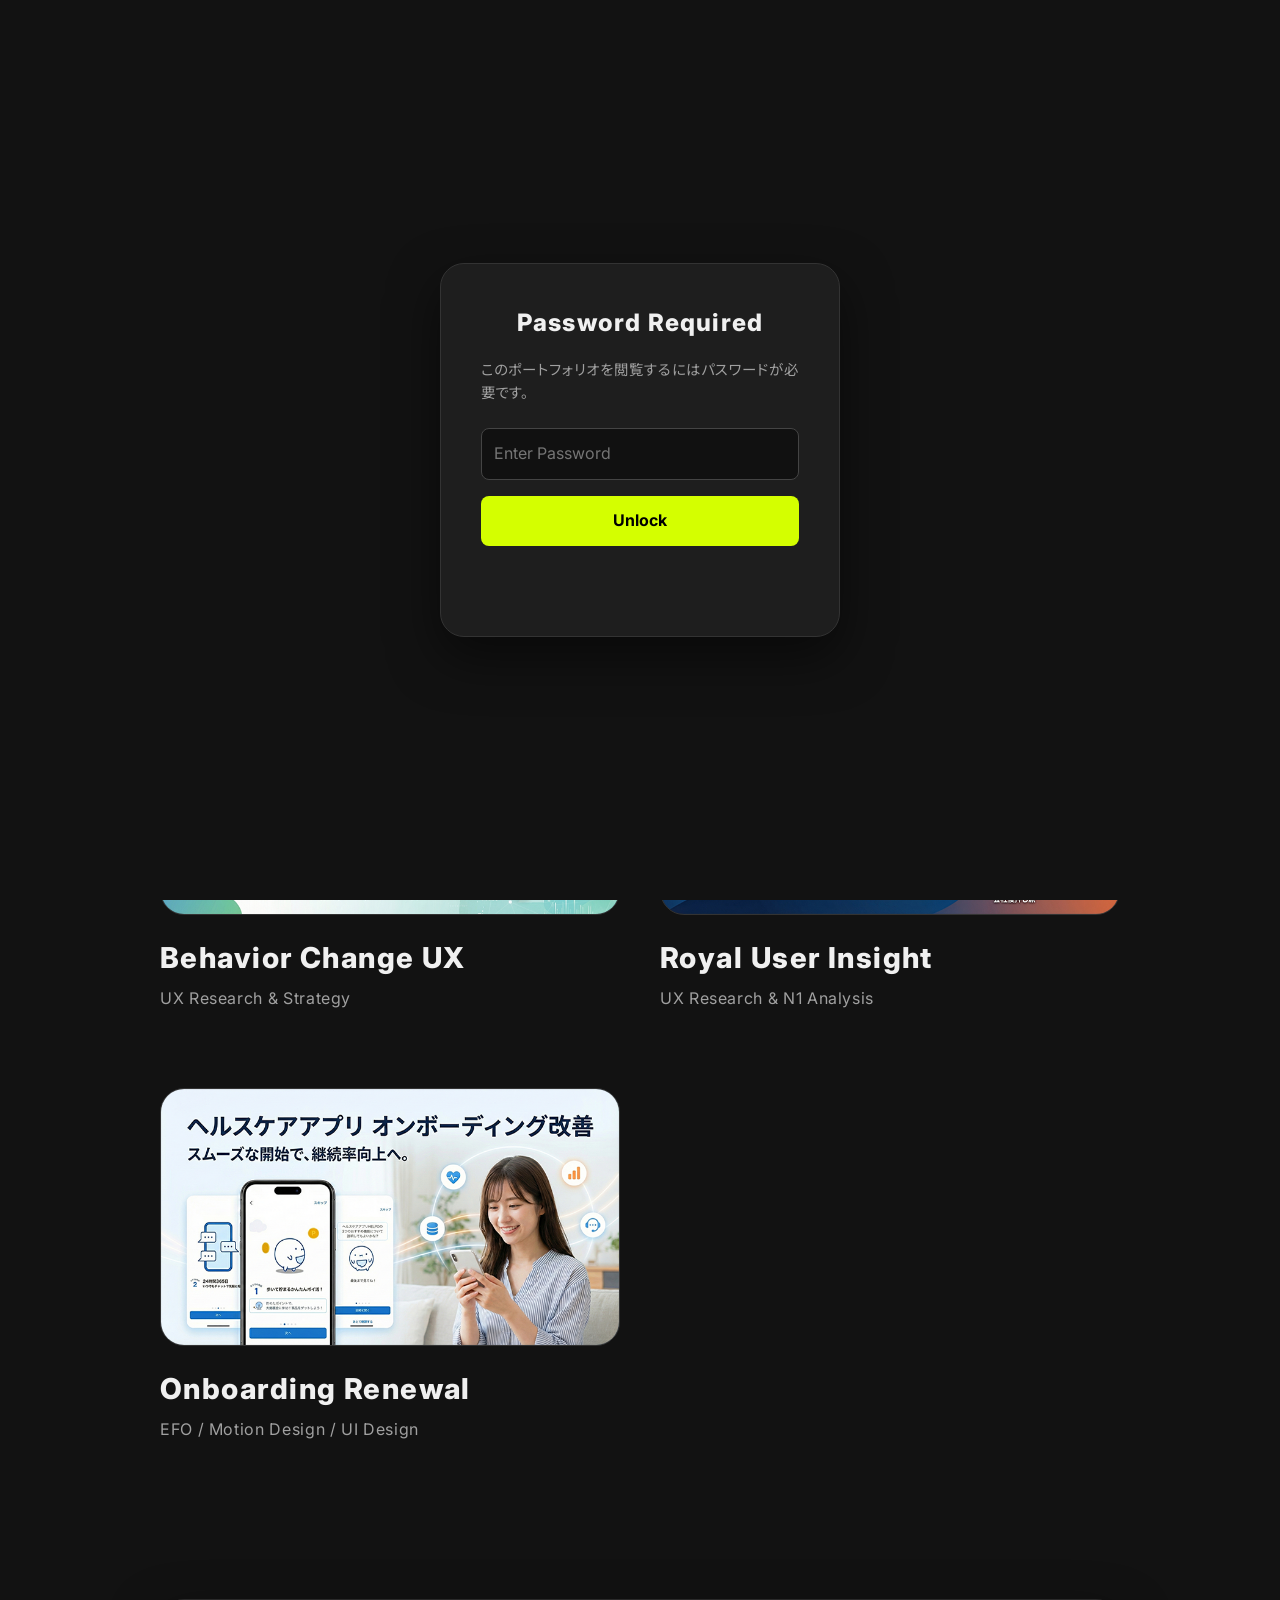
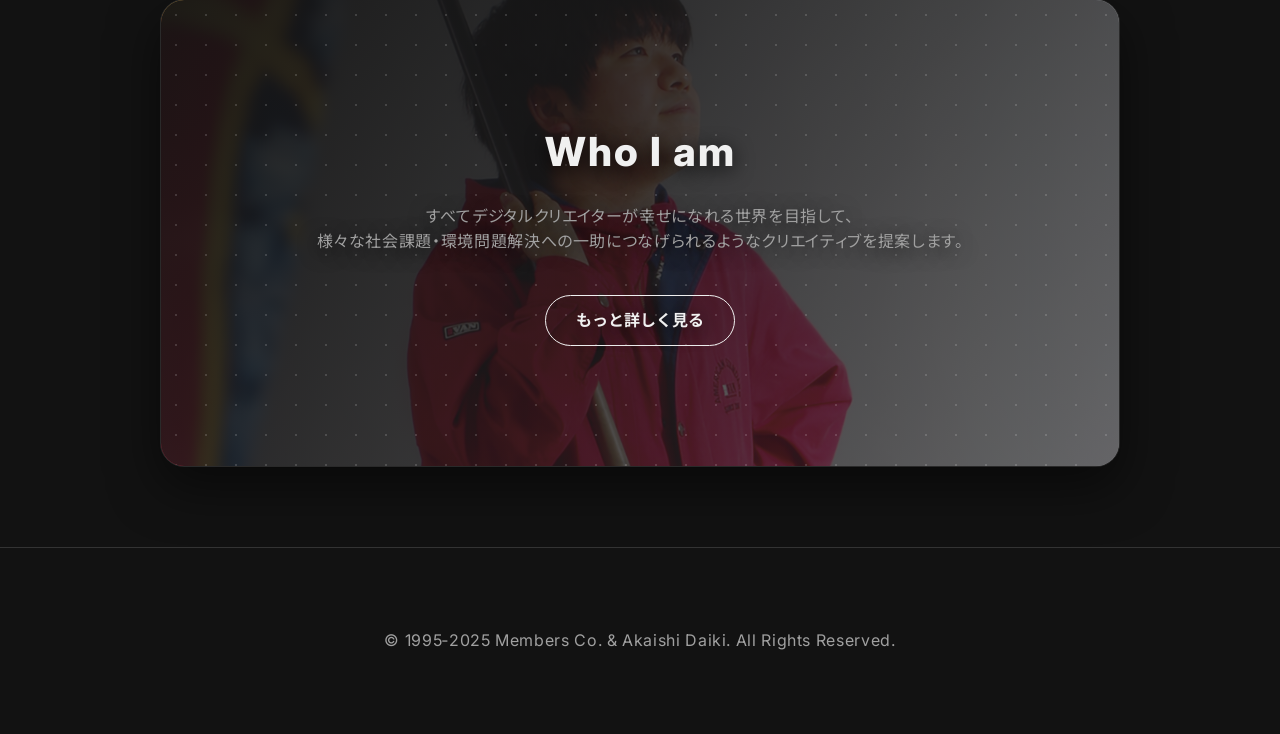
==== commit 1ae4007c: "Add files via upload" ====
--- a/index.html
+++ b/index.html
@@ -8,7 +8,7 @@
 	<meta name="robots" content="noindex">
 	<meta property="og:title" content="Portfolio - Akaishi Daiki">
 	<meta property="og:type" content="website">
-	<meta property="og:image" content="img/ogp.png">
+	<meta property="og:image" content="img/common/ogp.webp">
 	<meta property="og:url" content="">
 	<meta property="og:site_name" content="Portfolio - Akaishi Daiki">
 	<meta property="og:description" content="Webデザイナーとしての制作実績、UI/UX設計、ビジュアルデザインの事例を掲載したポートフォリオサイトです。企画からデザインまで幅広い案件に対応しています。">
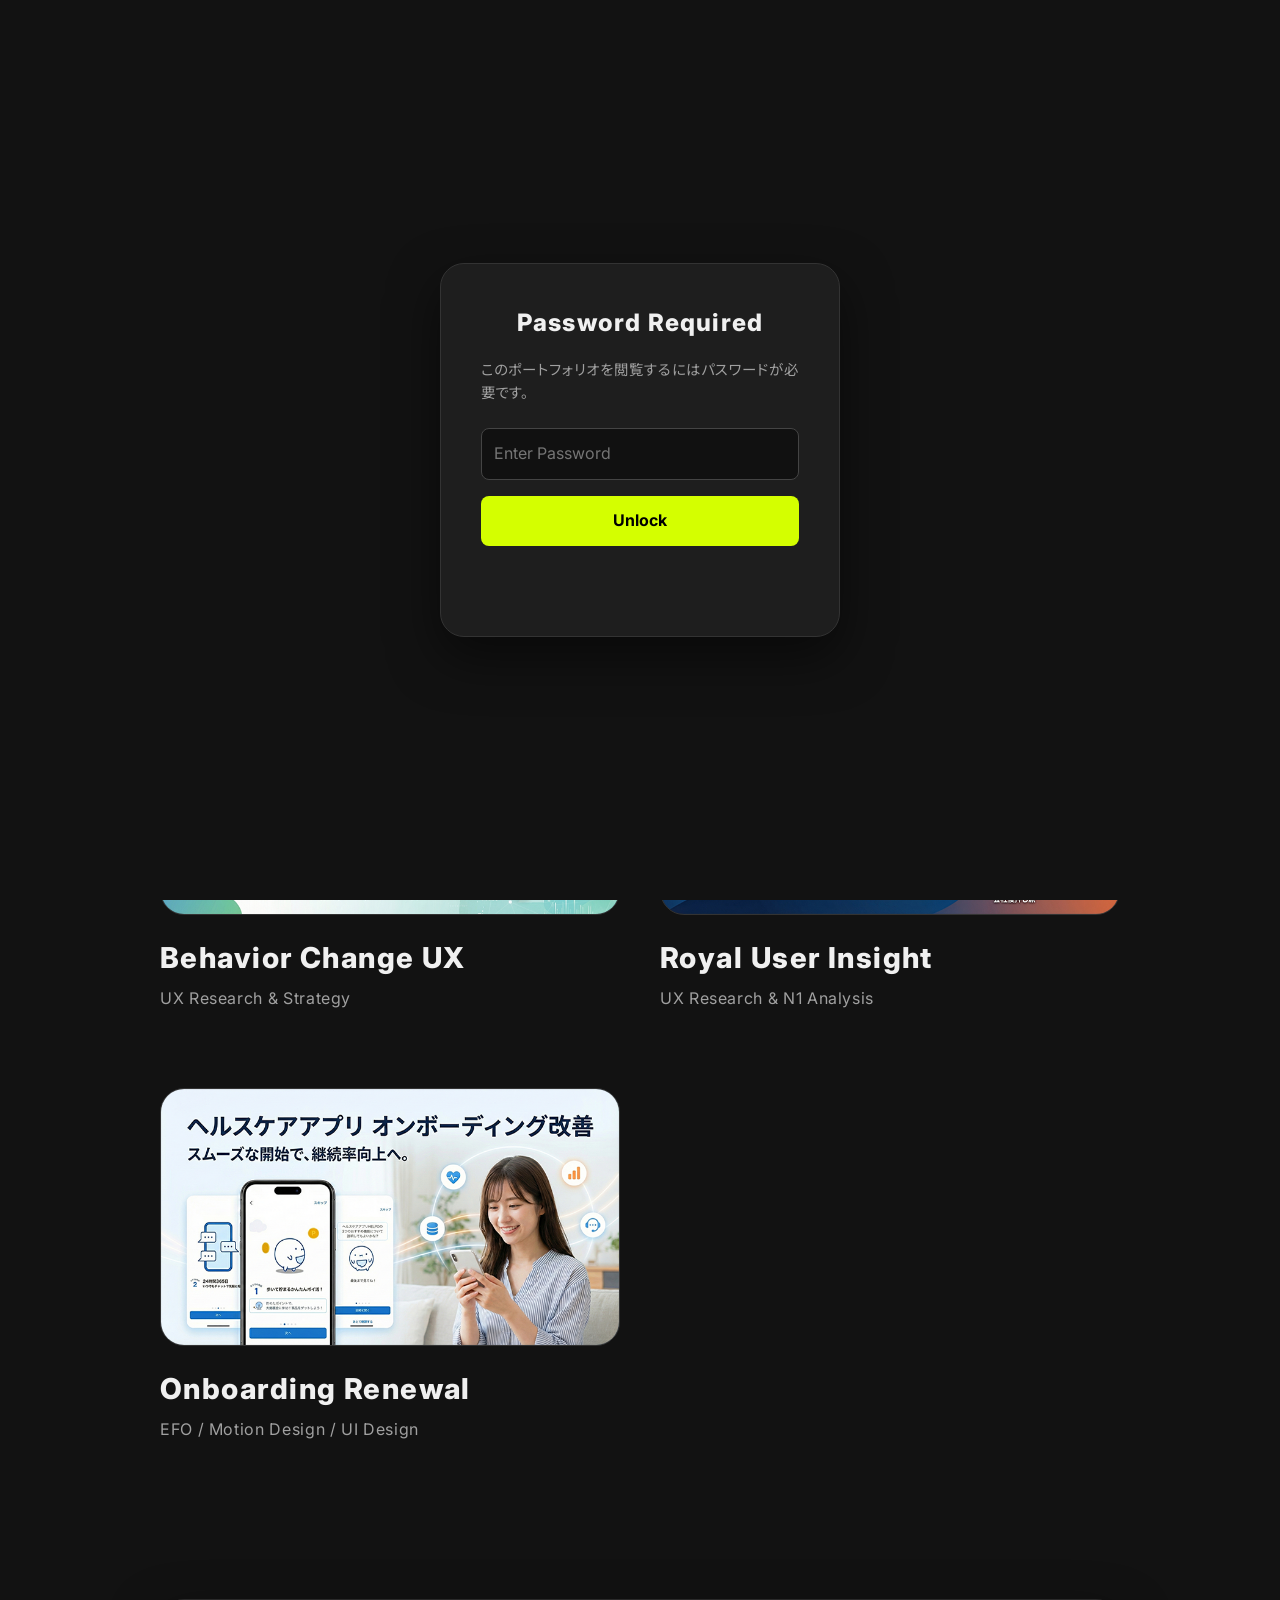
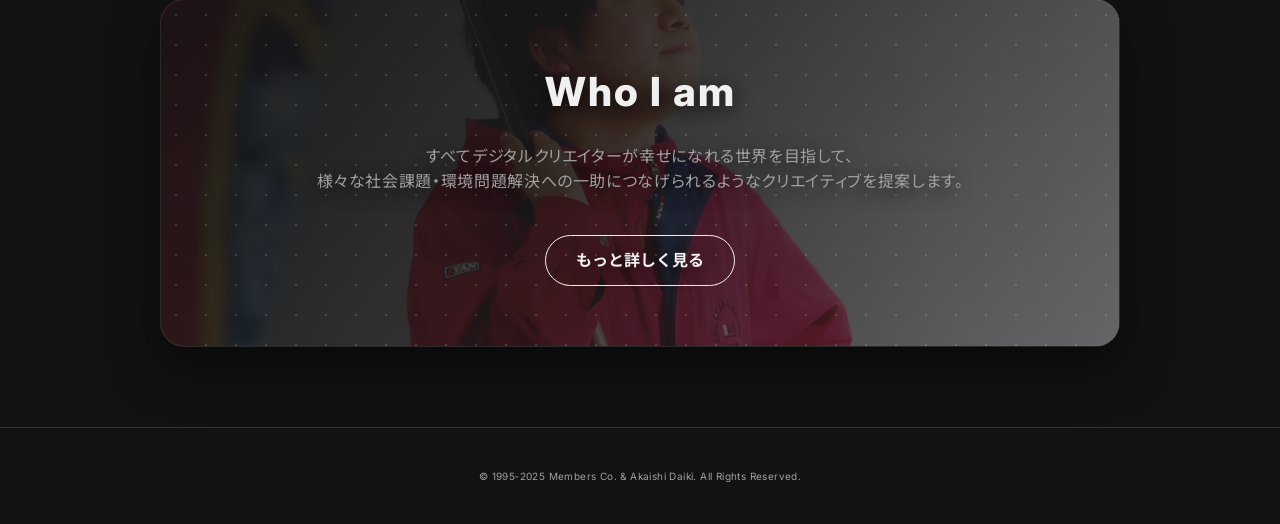
==== commit 52d0422b: "Add files via upload" ====
--- a/index.html
+++ b/index.html
@@ -6,10 +6,11 @@
     <meta name="description" content="Webデザイナーとしての制作実績、UI/UX設計、ビジュアルデザイン、コーディングの事例を掲載したポートフォリオサイトです。企画からデザイン、実装まで一貫して対応します。">
 	<meta name="keywords" content="Webデザイナー, UIUXデザイン, グラフィックデザイン, ポートフォリオ, Webサイト制作, UIデザイナー, UXデザイナー, バナーデザイン, LP制作, デザイン実績, 赤石大樹, Akashi Daiki">
 	<meta name="robots" content="noindex">
+    <meta name="twitter:card" content="summary_large_image"/>
 	<meta property="og:title" content="Portfolio - Akaishi Daiki">
 	<meta property="og:type" content="website">
-	<meta property="og:image" content="img/common/ogp.webp">
-	<meta property="og:url" content="">
+	<meta property="og:image" content="https://akaishidaiki2055-droid.github.io/MyPortfolio/img/common/ogp_1200x630.webp">
+	<meta property="og:url" content="https://akaishidaiki2055-droid.github.io/MyPortfolio/index.html">
 	<meta property="og:site_name" content="Portfolio - Akaishi Daiki">
 	<meta property="og:description" content="Webデザイナーとしての制作実績、UI/UX設計、ビジュアルデザインの事例を掲載したポートフォリオサイトです。企画からデザインまで幅広い案件に対応しています。">
     <title>Portfolio - Akaishi Daiki</title>
@@ -52,7 +53,7 @@
 
         <header class="home-hero">
             <h1>Designing for <span class="highlight">Future </span><br class="sp-br">& Human Experience.</h1>
-            <p>こんにちは、<br class="sp-br">UIUXデザイナーの赤石 大樹です。<br>「思いやり」と「説得力」のあるクリエイティブを提案します。</p>
+            <p>こんにちは、<br class="sp-br">UIUXデザイナーの<a href="about.html">赤石 大樹</a>です。<br>「思いやり」と「説得力」のあるクリエイティブを提案します。</p>
         </header>
 
         <section class="work-section">
--- a/css/common.css
+++ b/css/common.css
@@ -211,7 +211,7 @@
     display: block;
     padding: 10px 16px;
     color: #ccc;
-    font-size: 0.9rem;
+    font-size: 1.0rem;
     white-space: nowrap;
     border-radius: 6px;
     transition: background 0.2s, color 0.2s;
@@ -259,7 +259,7 @@
 
 /* --- Footer (画面幅いっぱいに拡張) --- */
 footer {
-    padding: 80px 0;
+    padding: 40px 0;
     text-align: center;
     border-top: 1px solid #333;
     color: var(--text-muted);
@@ -277,6 +277,7 @@
 }
 footer p {
     text-align: center;
+    font-size: 10px;
 }
 
 .contact-btn {
--- a/css/index.css
+++ b/css/index.css
@@ -217,7 +217,7 @@
 /* --- About Teaser (背景画像アニメーション対応版) --- */
 .about-teaser {
     position: relative;
-    padding: 120px 40px;
+    padding: 60px 40px;
     text-align: center;
     margin-bottom: 80px;
     border-radius: var(--radius);
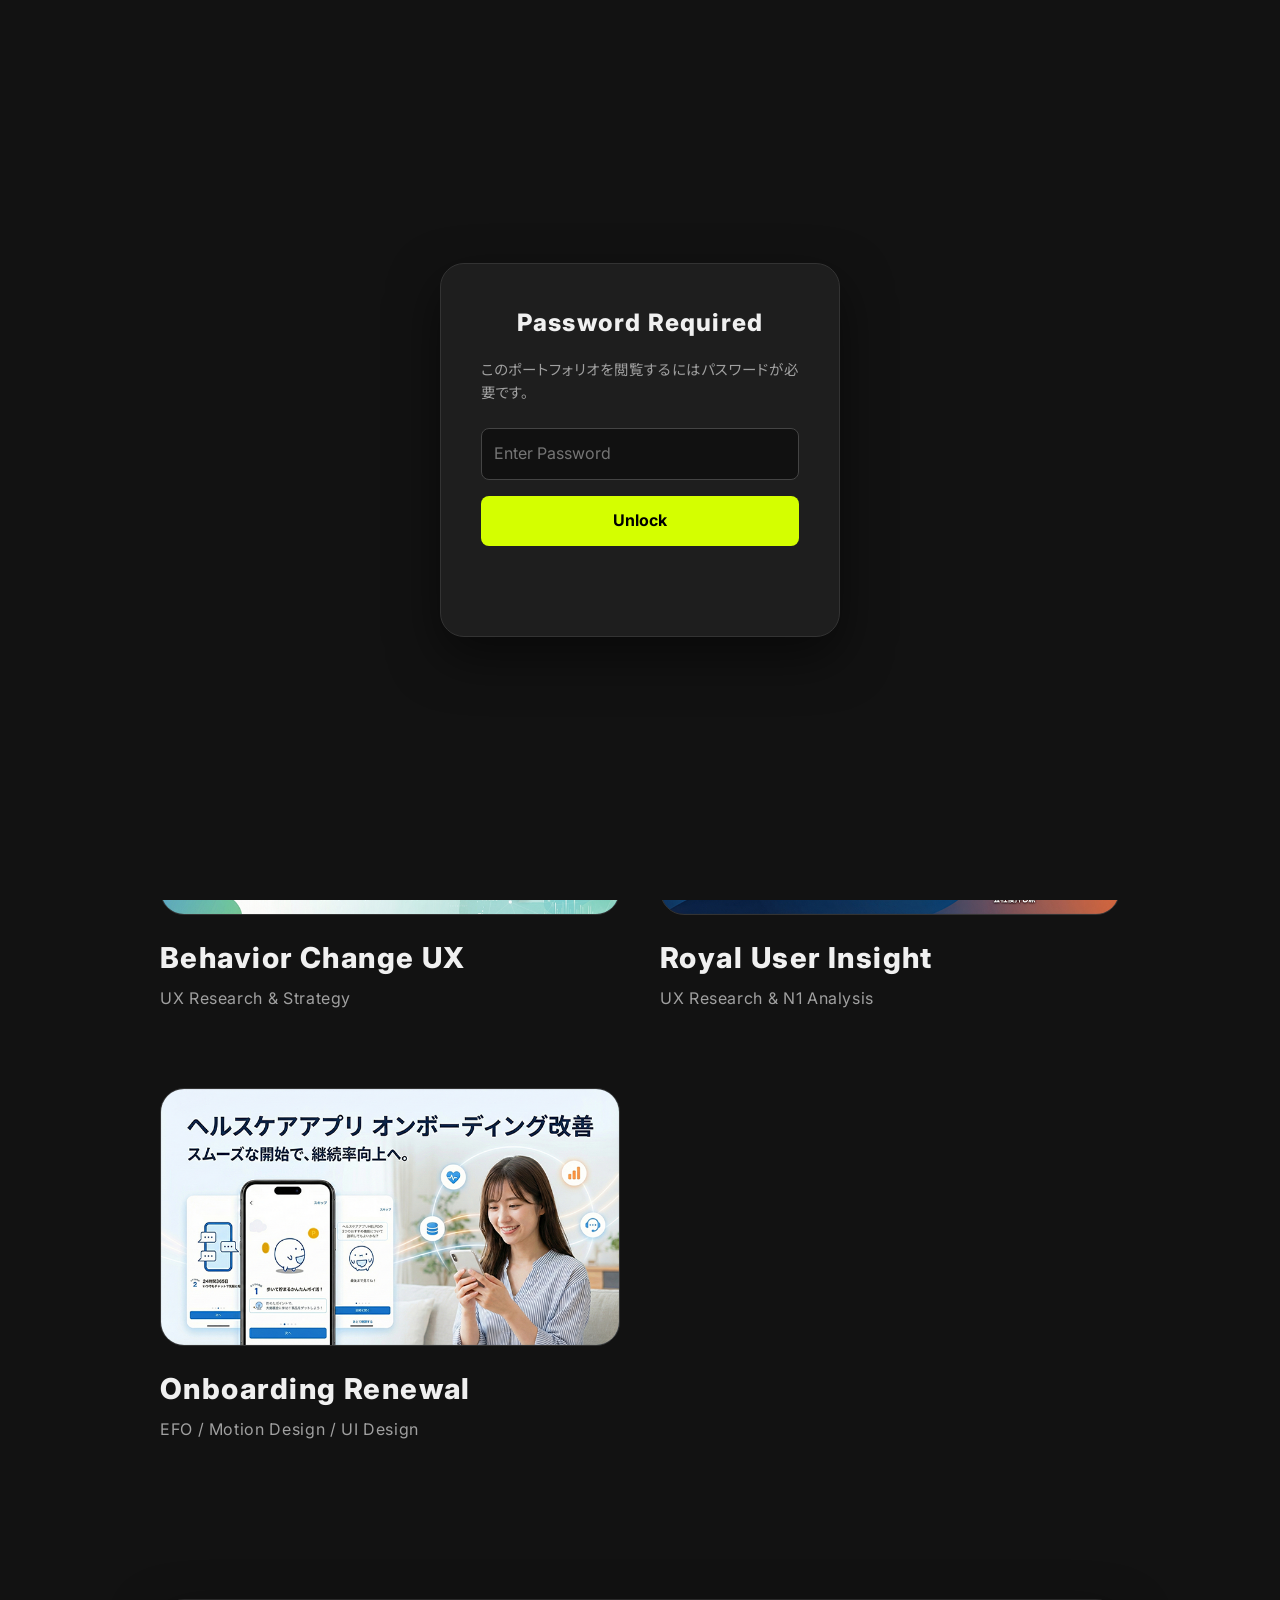
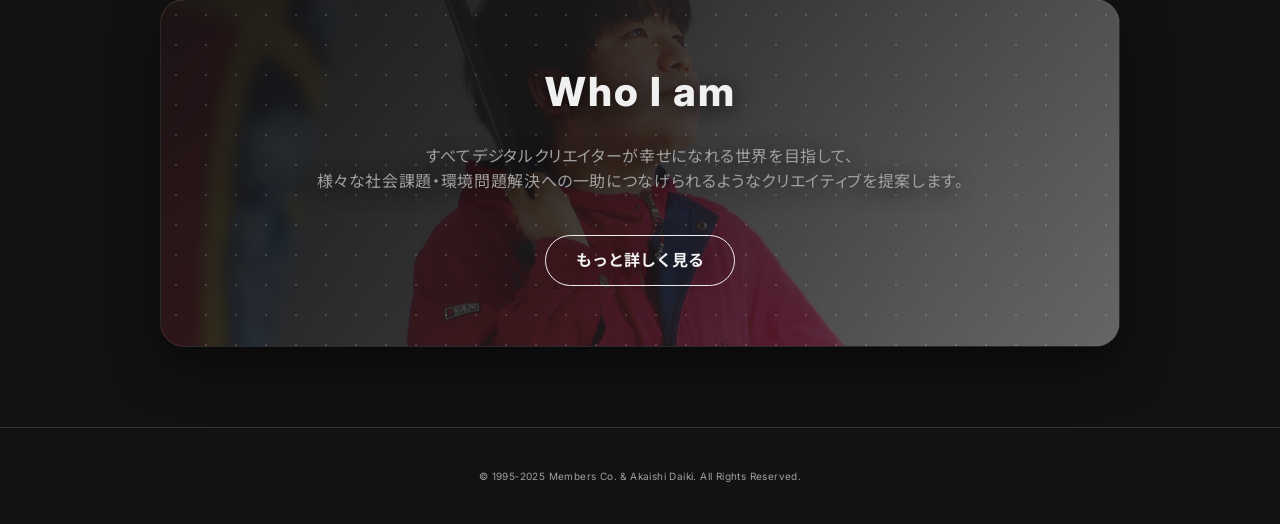
==== commit c841c208: "Add files via upload" ====
--- a/index.html
+++ b/index.html
@@ -21,11 +21,14 @@
     <link rel="stylesheet" href="css/index.css">
 </head>
 <body>
+    <!-- 背景効果 -->
     <div class="ambient-background">
         <div class="orb orb-1"></div>
         <div class="orb orb-2"></div>
         <div class="noise-overlay"></div>
     </div>
+
+    <!-- ログイン画面 -->
     <div id="lockScreen" class="lock-screen">
         <div class="lock-content">
             <h2>Password Required</h2>
@@ -35,7 +38,9 @@
             <p id="errorMsg" class="error-msg"></p>
         </div>
     </div>
+
     <div class="container">
+        <!-- Top Navigation -->
         <nav class="navbar" id="mainNav">
             <div class="logo"><a href="index.html">MyPortfolio</a></div>
             <ul class="nav-links">
@@ -51,15 +56,17 @@
             </ul>
         </nav>
 
+        <!-- Hero Area -->
         <header class="home-hero">
-            <h1>Designing for <span class="highlight">Future </span><br class="sp-br">& Human Experience.</h1>
+            <h1>Akaishi <br class="sp-br">Daiki's <span class="highlight">Portfolio</span></h1>
             <p>こんにちは、<br class="sp-br">UIUXデザイナーの<a href="about.html">赤石 大樹</a>です。<br>「思いやり」と「説得力」のあるクリエイティブを提案します。</p>
         </header>
 
+        <!-- 案件エリア -->
         <section class="work-section">
             <h2 class="section-label">Selected Work</h2>
-            
             <div class="work-grid">
+                <!-- 案件カード -->
                 <a href="project-1.html" class="work-card">
                     <div class="card-image placeholder-1">
                         <img src="img/index/thumbnail_01.png">
@@ -70,7 +77,7 @@
                         <span class="arrow-icon">→</span>
                     </div>
                 </a>
-
+                <!-- 案件カード -->
                 <a href="project-2.html" class="work-card">
                     <div class="card-image placeholder-2">
                         <img src="img/index/thumbnail_02.png">
@@ -81,7 +88,7 @@
                         <span class="arrow-icon">→</span>
                     </div>
                 </a>
-
+                <!-- 案件カード -->
                 <a href="project-3.html" class="work-card">
                     <div class="card-image placeholder-1">
                         <img src="img/index/thumbnail_03.png">
@@ -95,6 +102,7 @@
             </div>
         </section>
 
+        <!-- デザイナー紹介 -->
         <section class="about-teaser">
             <div class="about-content">
                 <h2>Who I am</h2>
@@ -103,17 +111,20 @@
             </div>
         </section>
 
+        <!-- Footer -->
         <footer>
             <p>© 1995‐2025 Members Co. & <br class="sp-br">Akaishi Daiki. All Rights Reserved.</p>
         </footer>
     </div>
 
+    <!-- トップに戻るボタン -->
     <button id="backToTop" class="back-to-top" aria-label="トップに戻る">
         <svg width="24" height="24" viewBox="0 0 24 24" fill="none" xmlns="http://www.w3.org/2000/svg">
             <path d="M12 19V5M5 12L12 5L19 12" stroke="currentColor" stroke-width="2" stroke-linecap="round" stroke-linejoin="round"/>
         </svg>
     </button>
 
+    <!-- 画像拡大表示 -->
     <div id="imageLightbox" class="lightbox">
         <button id="lightboxClose" class="lightbox-close" aria-label="閉じる">
             <svg width="32" height="32" viewBox="0 0 24 24" fill="none" stroke="currentColor" stroke-width="2" stroke-linecap="round" stroke-linejoin="round">
--- a/css/common.css
+++ b/css/common.css
@@ -328,7 +328,7 @@
     display: grid;
     grid-template-columns: repeat(auto-fit, minmax(200px, 1fr));
     gap: 16px;
-    margin-top: 40px;
+    margin-top: 16px;
 }
 
 .bento-card {
@@ -344,13 +344,6 @@
     border-color: var(--accent-color);
 }
 
-.bento-card h3 { 
-    color: var(--text-muted); 
-    font-size: 0.9rem; 
-    text-transform: uppercase; 
-    margin-bottom: 8px; 
-}
-
 .bento-card h4 { 
     font-size: 1.2rem; 
     font-weight: bold; 
@@ -359,8 +352,75 @@
     margin-bottom: 10px;
 }
 
+.bento-card-inner{
+    display: grid;
+    justify-content: space-between;
+}
+
 .span-2 { grid-column: span 2; }
-@media (max-width: 600px) { .span-2 { grid-column: span 1; } }
+
+.span-3 { grid-column: span 3; }
+
+/* --- スマホ対応（メディアクエリ内） --- */
+@media (max-width: 600px) {
+    /* span-2 に加えて span-3 もスマホでは1列にする */
+    .span-2, 
+    .span-3 { 
+        grid-column: span 1; 
+    }
+}
+
+/* グリッドの全幅を使うクラス（PCで横長にするため） */
+.bento-card.span-full {
+    grid-column: 1 / -1;
+}
+
+/* 成果物リストのコンテナ（Flexboxで横並び） */
+.deliverables-group {
+    display: flex;
+    gap: 40px; /* アイテム間の余白 */
+    margin-top: 20px;
+    border-top: 1px solid rgba(255, 255, 255, 0.1); /* 区切り線 */
+    padding-top: 20px;
+}
+
+/* 個々の成果物アイテム */
+.deliverable-item {
+    flex: 1; /* 幅を均等にする */
+}
+
+/* 見出し（h4相当） */
+.deliverable-item h4 {
+    font-size: 0.85rem;
+    color: var(--accent-color); /* テーマカラー */
+    text-transform: uppercase;
+    letter-spacing: 1px;
+    margin-bottom: 8px;
+    opacity: 0.8;
+}
+
+/* テキスト */
+.deliverable-item p {
+    font-size: 1.1rem;
+    font-weight: bold;
+    color: var(--text-main);
+    line-height: 1.4;
+    margin: 0;
+}
+
+/* --- スマホ対応（縦並び） --- */
+@media (max-width: 768px) {
+    .deliverables-group {
+        flex-direction: column; /* 縦積みに変更 */
+        gap: 24px;
+    }
+    
+    .deliverable-item {
+        width: 100%;
+        border-left: 3px solid var(--accent-color); /* 左に線をつけて区切りを明確に */
+        padding-left: 16px;
+    }
+}
 
 /* --- Process Section (Scrollytelling) --- */
 .process-section { padding: 100px 0; }
@@ -371,6 +431,12 @@
     border-left: 5px solid var(--accent-color); 
     padding-left: 20px; 
     text-align: left;
+}
+
+.presentation-section h3 { 
+    background-color: var(--bg-faint);
+    padding-top: 6px;
+    padding-bottom: 6px;
 }
 
 .process-step {
@@ -801,7 +867,7 @@
 } */
 
 /* =========================================
-   Product Context Section (Updated)
+   Product Context Section (2-Column Layout)
    ========================================= */
 
 .product-context-section {
@@ -812,24 +878,31 @@
     background: rgba(255, 255, 255, 0.03);
     border: 1px solid #333;
     border-radius: var(--radius);
-    padding: 40px 40px 50px 40px;
+    padding: 50px 40px;
     position: relative;
     overflow: hidden;
-}
-
-/* .context-card::before {
+    
+    /* ▼▼ 2カラムグリッドの設定 ▼▼ */
+    display: grid;
+    /* 左(可変):右(固定幅) */
+    grid-template-columns: 1fr 280px; 
+    gap: 60px; /* カラム間の余白 */
+    align-items: center; /* 垂直方向中央揃え */
+}
+
+.context-card::before {
     content: '';
     position: absolute;
     top: 0; bottom: 0; left: 0;
     width: 6px;
     background-color: var(--accent-color);
-} */
-
-.context-header h2 {
-    font-size: 1.8rem;
-    margin-top: 10px;
-    margin-bottom: 0;
-    color: var(--text-main);
+}
+
+/* --- 1. 左カラム（テキスト情報） --- */
+.context-col-text {
+    display: flex;
+    flex-direction: column;
+    gap: 30px;
 }
 
 .context-label {
@@ -838,86 +911,102 @@
     text-transform: uppercase;
     letter-spacing: 2px;
     font-weight: bold;
-}
-
-/* --- レイアウト変更：Flexboxで横並び --- */
-.context-body {
-    border-top: 1px solid #333;
-    padding-top: 30px;
-    margin-top: 24px;
-    display: flex; /* 横並びにする */
-    gap: 40px;     /* テキストとスマホの間隔 */
-    align-items: center;
-    flex-direction: column;
-}
-
-.context-text {
-    flex: 1; /* 余った幅をテキストが使う */
-}
-
-.context-visual {
-    flex: 0 0 220px; /* スマホの幅を固定（220px分確保） */
-    display: flex;
-    justify-content: center;
+    display: block;
+    margin-bottom: 10px;
+}
+
+.context-header h2 {
+    font-size: 1.8rem;
+    margin: 0;
+    color: var(--text-main);
+    line-height: 1.3;
 }
 
 .context-desc {
     font-size: 1rem;
     color: #ccc;
     line-height: 1.8;
-    margin-bottom: 30px;
-}
-
+    margin: 0;
+}
+
+/* スペック情報 */
 .context-info {
     display: grid;
-    grid-template-columns: 1fr 1fr;
-    gap: 20px;
+    grid-template-columns: auto 1fr; /* ラベル幅自動、中身残り全部 */
+    gap: 20px 40px; /* 縦横の隙間 */
+    padding-top: 30px;
+    border-top: 1px solid rgba(255, 255, 255, 0.1);
+}
+
+.info-row {
+    display: contents; /* グリッドの直接の子要素として振る舞わせる */
 }
 
 .info-row dt {
-    font-size: 0.8rem;
+    font-size: 0.75rem;
     color: #888;
     text-transform: uppercase;
-    margin-bottom: 5px;
+    font-weight: bold;
+    padding-top: 4px; /* ベースライン調整 */
 }
 
 .info-row dd {
-    font-size: 1rem;
+    font-size: 0.95rem;
     font-weight: bold;
-    color: var(--text-main);
+    color: #ddd;
     margin: 0;
-}
-
-/* --- スマホ風フレームのデザイン --- */
+    line-height: 1.5;
+}
+
+/* --- 2. 右カラム（ビジュアル） --- */
+.context-col-visual {
+    display: flex;
+    justify-content: center;
+}
+
 .phone-frame {
-    width: 200px;  /* スマホの横幅 */
-    height: 400px; /* スマホの縦幅 */
-    background: #111; /* 本体の色 */
-    border: 6px solid #333; /* ベゼル（枠）の色 */
-    border-radius: 24px; /* 本体の角丸 */
+    width: 220px;
+    height: 440px;
+    background: #111;
+    border: 6px solid #333;
+    border-radius: 30px;
     position: relative;
-    box-shadow: 0 20px 40px rgba(0,0,0,0.6); /* 影で浮き上がらせる */
-    overflow: hidden; /* 画面のはみ出し防止 */
-}
-
-/* 画面エリア */
+    box-shadow: 0 20px 50px rgba(0,0,0,0.6);
+    overflow: hidden;
+    flex-shrink: 0; /* 縮小防止 */
+}
+
+/* PC表示時: product-context-section内のスマホだけ6度傾ける */
+.product-context-section .phone-frame {
+    transform: rotate(6deg);
+}
+
+/* スマホ/タブレット表示時: 傾きを戻す（レイアウト崩れ防止） */
+@media (max-width: 900px) {
+    .product-context-section .phone-frame {
+        transform: rotate(0deg);
+    }
+}
+
 .phone-screen {
     width: 100%;
     height: 100%;
-    background: #222; /* 画像がない時の背景色 */
+    background: #222;
     position: relative;
     overflow: hidden;
-    border-radius: 18px; /* 画面の角丸 */
+    border-radius: 24px;
 }
 
 .phone-screen img {
     width: 100%;
     height: 100%;
-    object-fit: cover; /* 画像を枠いっぱいにトリミングして表示 */
+    object-fit: cover;
     display: block;
-}
-
-/* 画像がない時のプレースホルダー文字 */
+
+    position: relative;
+    z-index: 2;
+}
+
 .screen-placeholder {
     position: absolute;
     top: 50%; left: 50%;
@@ -925,35 +1014,48 @@
     color: #555;
     font-size: 0.9rem;
     font-weight: bold;
-    text-transform: uppercase;
-}
-
-/* ノッチ（上部の切り欠き） */
+
+    z-index: 1;
+}
+
 .phone-notch {
     position: absolute;
-    top: 0;
-    left: 50%;
+    top: 0; left: 50%;
     transform: translateX(-50%);
-    width: 80px;
-    height: 20px;
-    background: #111;
-    border-radius: 0 0 10px 10px;
+    width: 90px; height: 20px;
+    background: #333;
+    border-radius: 0 0 12px 12px;
     z-index: 10;
 }
 
-/* --- レスポンシブ対応（スマホ表示） --- */
-@media (max-width: 768px) {
-    .context-body {
-        align-items: center; /* 中央揃え */
-    }
-    
-    .context-visual {
-        margin-bottom: 20px;
-    }
-    
+/* --- レスポンシブ対応 --- */
+@media (max-width: 900px) {
+    .context-card {
+        grid-template-columns: 1fr; /* 1カラムに変更 */
+        gap: 40px;
+        padding: 40px 30px;
+    }
+    
+    .context-col-visual {
+        order: -1; /* スマホを上に持ってくる */
+        margin-bottom: 10px;
+    }
+    
+    .phone-frame {
+        width: 200px;
+        height: 400px;
+        transform: rotate(0deg); /* 傾き解除 */
+    }
+    
+    /* 情報リストを縦積みに戻す */
     .context-info {
-        grid-template-columns: 1fr; /* 情報を縦積みに */
-    }
+        display: flex;
+        flex-direction: column;
+        gap: 20px;
+    }
+    
+    .info-row { display: block; }
+    .info-row dt { margin-bottom: 4px; }
 }
 
 /* =========================================
@@ -1542,4 +1644,769 @@
 /* ホバー時は少し濃くする（または明るくする） */
 .lightbox-close:hover {
     background: rgba(0, 0, 0, 0.8); /* より濃い黒にして強調 */
+}
+
+/* =========================================
+   Dropdown Menu Links (with Arrow Animation)
+   ========================================= */
+
+/* ドロップダウン内のリンク */
+.dropdown-menu a {
+    /* レイアウト調整 */
+    display: flex;
+    justify-content: space-between; /* 文字と矢印を左右に離す */
+    align-items: center;
+    
+    padding: 12px 20px; /* クリックしやすいように広げる */
+    color: #ccc;
+    font-size: 0.9rem;
+    text-decoration: none;
+    border-radius: 8px;
+    transition: background 0.2s, color 0.2s;
+}
+
+/* =========================================
+   Dropdown Menu Links (Arrow Update)
+   ========================================= */
+
+/* ドロップダウン内のリンク */
+.dropdown-menu a {
+    display: flex;
+    justify-content: space-between;
+    align-items: center;
+    
+    padding: 12px 20px;
+    color: #ccc;
+    font-size: 0.9rem;
+    text-decoration: none;
+    border-radius: 8px;
+    transition: background 0.2s, color 0.2s;
+}
+
+/* 矢印アイコン（indexページと同じ「→」を使用） */
+.dropdown-menu a::after {
+    content: '→';
+    font-weight: bold;
+    font-size: 1.0rem; /* 文字より少し大きくして存在感を出す */
+    line-height: 1;
+    
+    /* 初期状態 */
+    margin-left: 10px;
+    color: var(--text-muted); /* 通常時はグレー */
+    
+    /* アニメーション設定 */
+    transition: transform 0.3s cubic-bezier(0.25, 1, 0.5, 1), color 0.3s;
+}
+
+/* --- ホバー時の挙動 --- */
+.dropdown-menu a:hover {
+    background-color: rgba(255, 255, 255, 0.1);
+    color: #fff; /* リンク文字を白く */
+}
+
+.dropdown-menu a:hover::after {
+    color: var(--accent-color); /* 矢印をテーマカラー（ライム/ピンク/青）に */
+    transform: translateX(5px); /* 右に少しスライド */
+}
+
+/* =========================================
+   PDF Link Grid (Thumbnail Style)
+   ========================================= */
+
+.presentation-section {
+    margin: 80px 0;
+}
+
+.pdf-grid {
+    display: grid;
+    grid-template-columns: repeat(auto-fit, minmax(280px, 1fr));
+    gap: 30px;
+}
+
+/* カード全体 */
+.pdf-card {
+    display: block;
+    text-decoration: none;
+    background: var(--card-bg);
+    border: 1px solid #333;
+    border-radius: 12px;
+    overflow: hidden;
+    transition: transform 0.3s, border-color 0.3s;
+}
+
+.pdf-card:hover {
+    transform: translateY(-5px);
+    border-color: var(--accent-color);
+}
+
+/* サムネイルエリア */
+.pdf-thumb {
+    width: 100%;
+    aspect-ratio: 16 / 9; /* パワポと同じ比率 */
+    background-color: #2a2a2a; /* 画像がない時の背景色 */
+    position: relative;
+    overflow: hidden;
+    display: flex;
+    align-items: center;
+    justify-content: center;
+    color: #555;
+    font-weight: bold;
+}
+
+.pdf-thumb img {
+    width: 100%;
+    height: 100%;
+    object-fit: cover; /* 枠いっぱいに表示 */
+    display: block;
+}
+
+/* ホバー時のオーバーレイ（暗くしてボタンを表示） */
+.pdf-overlay {
+    position: absolute;
+    top: 0; left: 0;
+    width: 100%; height: 100%;
+    background: rgba(0, 0, 0, 0.5);
+    display: flex;
+    justify-content: center;
+    align-items: center;
+    opacity: 0;
+    transition: opacity 0.3s;
+}
+
+.pdf-card:hover .pdf-overlay {
+    opacity: 1;
+}
+
+.view-btn {
+    background: var(--accent-color);
+    color: #000;
+    padding: 8px 20px;
+    border-radius: 50px;
+    font-weight: bold;
+    font-size: 0.9rem;
+    transform: translateY(10px);
+    transition: transform 0.3s;
+}
+
+.pdf-card:hover .view-btn {
+    transform: translateY(0);
+}
+
+/* ファイル名エリア */
+.pdf-info {
+    padding: 15px;
+    display: flex;
+    align-items: flex-start;
+    gap: 10px;
+    border-top: 1px solid #333;
+}
+
+.pdf-icon {
+    display: flex;
+    align-items: center;
+    justify-content: center;
+    color: var(--accent-color); /* アイコン自体をテーマカラーにする */
+    flex-shrink: 0; /* 縮まないようにする */
+}
+
+.pdf-icon svg {
+    width: 24px;
+    height: 24px;
+    display: block;
+}
+
+.pdf-name {
+    font-size: 0.9rem;
+    color: #ccc;
+    line-height: 1.4;
+    word-break: break-all; /* 長いファイル名でのレイアウト崩れ防止 */
+}
+
+.pdf-card:hover .pdf-name {
+    color: var(--accent-color); /* ホバー時にファイル名も光らせる */
+}
+
+/* =========================================
+   Achievements Section (Common Integrated)
+   ========================================= */
+
+.achievements-section {
+    margin: 100px 0;
+}
+
+.achievements-grid {
+    display: grid;
+    grid-template-columns: repeat(auto-fit, minmax(400px, 1fr));
+    gap: 30px;
+}
+
+.achievement-card {
+    background: var(--card-bg);
+    border: 1px solid #333;
+    border-radius: 12px;
+    overflow: hidden;
+    display: flex;
+    flex-direction: column;
+    transition: transform 0.3s, border-color 0.3s;
+    
+    /* 左側に太いアクセントライン（変数を参照） */
+    border-left: 6px solid var(--accent-color);
+}
+
+.achievement-card:hover {
+    transform: translateY(-5px);
+    border-color: #555;
+    box-shadow: 0 10px 30px rgba(0,0,0,0.3);
+}
+
+/* --- Header --- */
+.card-header {
+    padding: 24px 30px;
+    border-bottom: 1px solid #333;
+    background: rgba(255, 255, 255, 0.02);
+}
+
+.skill-category {
+    display: block;
+    font-size: 0.8rem;
+    color: var(--accent-color); /* テーマカラー */
+    text-transform: uppercase;
+    letter-spacing: 1px;
+    margin-bottom: 5px;
+    font-weight: bold;
+}
+
+.card-header h3 {
+    font-size: 1.4rem;
+    margin: 0;
+    color: var(--text-main);
+}
+
+/* --- Body --- */
+.card-body {
+    padding: 30px;
+    flex-grow: 1;
+}
+
+.card-body h4 {
+    font-size: 1rem;
+    color: #ccc;
+    margin-bottom: 15px;
+    border-bottom: 1px solid #444;
+    padding-bottom: 5px;
+    display: inline-block;
+}
+
+.card-body ul {
+    list-style: none;
+    padding: 0;
+    margin-bottom: 25px;
+}
+
+/* リストアイテム（Flexboxでボタンを整列） */
+.card-body li {
+    position: relative;
+    padding-left: 15px;
+    margin-bottom: 12px;
+    
+    /* ボタン改行時のレイアウト崩れ防止 */
+    display: flex;
+    flex-wrap: wrap;
+    align-items: baseline;
+    gap: 8px 12px;
+    
+    color: #ddd;
+    font-size: 0.95rem;
+    line-height: 1.6;
+}
+
+.card-body li::before {
+    content: "•";
+    color: var(--accent-color); /* テーマカラー */
+    position: absolute;
+    left: 0;
+    top: 0;
+    font-weight: bold;
+    line-height: 1.6;
+}
+
+.highlight-box {
+    background: var(--bg-faint);
+    padding: 15px 20px; /* 横幅を少し広げてリストの余白を確保 */
+    border-radius: 8px;
+    border: 1px dashed var(--accent-color);
+    opacity: 0.9;
+    
+    /* ▼▼ レイアウト調整 ▼▼ */
+    display: flex;
+    flex-direction: column; /* 要素を縦に積む */
+    align-items: flex-start; /* 左寄せ */
+    gap: 10px; /* 要素間（ラベル、本文、リスト）に均等な隙間を作る */
+}
+
+/* ラベル（Pointなど） */
+.highlight-box .label {
+    display: inline-block;
+    background: var(--accent-color);
+    color: #000;
+    font-size: 0.75rem;
+    font-weight: bold;
+    padding: 2px 8px;
+    border-radius: 4px;
+    /* margin-bottom は削除（親のgapで制御するため） */
+}
+
+/* 本文テキスト */
+.highlight-box p {
+    font-size: 0.9rem;
+    color: #eee;
+    margin: 0;
+    line-height: 1.6;
+}
+
+/* ▼▼ ボックス内のリスト専用スタイル ▼▼ */
+.highlight-box ul {
+    list-style: none;
+    padding: 0;
+    margin: 0;
+    width: 100%;
+}
+
+.highlight-box li {
+    /* 親の .card-body li のスタイルをリセット */
+    border: none;
+    padding: 0 0 0 15px; /* 左にドット用の余白 */
+    margin-bottom: 4px; /* 行間を狭めに */
+    
+    /* フォント設定 */
+    font-size: 0.9rem;
+    color: #ddd;
+    line-height: 1.5;
+    
+    /* Flexbox解除（シンプルな表示にするため） */
+    display: block; 
+    position: relative;
+}
+
+.highlight-box li:last-child {
+    margin-bottom: 0; /* 最後の行の余白を消す */
+}
+
+/* リストのドット（アクセントカラー） */
+.highlight-box li::before {
+    content: "▸"; /* 三角矢印で少しテクニカルに（または "•" でもOK） */
+    color: var(--accent-color);
+    position: absolute;
+    left: 0;
+    top: 0;
+    font-weight: normal; /* 太字にしない */
+    line-height: 1.5;
+}
+
+/* --- Footer (Outputs) --- */
+.card-footer {
+    padding: 20px 30px;
+    background: #151515;
+    border-top: 1px solid #333;
+    display: flex;
+    align-items: center;
+    gap: 15px;
+}
+
+.output-label {
+    font-size: 0.85rem;
+    color: #888;
+    font-weight: bold;
+    white-space: nowrap;
+}
+
+.output-tags {
+    display: flex;
+    flex-wrap: wrap;
+    gap: 8px;
+}
+
+.output-tags span {
+    font-size: 0.8rem;
+    color: #ccc;
+    background: #333;
+    padding: 4px 10px;
+    border-radius: 20px;
+    border: 1px solid #444;
+}
+
+/* --- Source Button (Small) --- */
+.source-btn {
+    /* 以前の margin-left: 8px; は削除（gapが効くため） */
+    margin: 0; 
+    
+    display: inline-flex;
+    align-items: center;
+    gap: 4px;
+    padding: 2px 10px; /* 少し押しやすく調整 */
+    font-size: 0.75rem;
+    font-family: monospace;
+    line-height: 1.2;
+    
+    color: var(--accent-color);
+    border: 1px solid var(--accent-color);
+    border-radius: 4px;
+    background-color: rgba(0, 0, 0, 0.2);
+    text-decoration: none;
+    transition: all 0.2s ease;
+    white-space: nowrap; /* ボタン内の改行禁止 */
+}
+
+.source-btn:hover {
+    background-color: var(--accent-color);
+    color: var(--bg-color);
+    transform: translateY(-1px);
+}
+
+.source-btn svg { width: 10px; height: 10px; display: block; }
+
+/* スマホ対応 */
+@media (max-width: 600px) {
+    .achievements-grid { grid-template-columns: 1fr; }
+    .card-footer { flex-direction: column; align-items: flex-start; }
+}
+
+/* =========================================
+   Image Slider Component (Half-Overlay Arrows)
+   ========================================= */
+
+.slider-section {
+    margin: 80px 0;
+}
+
+/* 外枠（ボタンの基準位置） */
+.slider-container {
+    position: relative;
+    width: 100%;
+    /* max-width: 900px; */
+    margin: 0 auto;
+    /* overflow: hidden は削除（ボタンをはみ出させるため） */
+}
+
+/* マスクエリア（中身の切り抜きと装飾を担当） */
+.slider-mask {
+    position: relative;
+    width: 100%;
+    overflow: hidden; /* ここではみ出しを隠す */
+    border-radius: 12px;
+    border: 1px solid #333;
+    background: #000;
+    box-shadow: 0 20px 50px rgba(0,0,0,0.5);
+    /* padding-bottom: 50px; */
+}
+
+/* トラック */
+.slider-track {
+    display: flex;
+    width: 100%;
+    transition: transform 0.4s cubic-bezier(0.25, 1, 0.5, 1);
+}
+
+/* スライド画像 */
+.slider-item {
+    min-width: 100%;
+    position: relative;
+}
+
+.slider-item img {
+    width: 100%;
+    height: auto;
+    display: block;
+    object-fit: contain;
+    max-height: 600px;
+}
+
+/* --- 矢印ボタン --- */
+.slider-arrow {
+    position: absolute;
+    /* 垂直位置調整（マスクのpadding分を考慮して中心に） */
+    top: 50%;
+    transform: translateY(-50%);
+    
+    background: rgba(0, 0, 0, 0.5);
+    color: #fff;
+    border: 1px solid rgba(255, 255, 255, 0.1);
+    width: 44px; height: 44px;
+    border-radius: 50%;
+    font-size: 1.2rem;
+    cursor: pointer;
+    z-index: 20; /* マスクより手前に */
+    transition: all 0.3s;
+    display: flex;
+    align-items: center;
+    justify-content: center;
+    
+    /* 影をつけて浮き上がらせる */
+    box-shadow: 0 4px 10px rgba(0,0,0,0.5);
+}
+
+.slider-arrow:hover {
+    background: var(--accent-color);
+    color: #000;
+    border-color: var(--accent-color);
+}
+
+/* ▼▼ 位置調整：ボタン幅(44px)の半分だけ外に出す ▼▼ */
+.slider-arrow.prev { 
+    left: -16px; 
+}
+.slider-arrow.next { 
+    right: -16px; 
+}
+
+/* --- インジケーター --- */
+.slider-indicators {
+    position: absolute;
+    bottom: -30px; 
+    left: 50%;
+    transform: translateX(-50%);
+    display: flex;
+    gap: 12px;
+    z-index: 10;
+}
+
+.indicator {
+    width: 10px; height: 10px;
+    border-radius: 50%;
+    border: 2px solid #555; 
+    background: #333;
+    cursor: pointer;
+    padding: 0;
+    transition: all 0.3s;
+}
+
+.indicator.active {
+    background: var(--accent-color);
+    border-color: var(--accent-color);
+    transform: scale(1.2);
+}
+
+/* スマホ対応 */
+@media (max-width: 600px) {
+    .slider-arrow { 
+        /* display: none;  */
+        width: 35px;
+        height: 35px;
+        font-size: 1rem;
+    }
+
+    /* .slider-mask { padding-bottom: 40px; } */
+
+    .slider-indicators { 
+        bottom: -30px; 
+    }
+
+    .slider-indicators {
+        gap: 15px;
+    }
+
+    .indicator {
+        width: 15px; height: 15px;
+    }
+}
+
+/* =========================================
+   Large Details Accordion (修正版: クリック範囲制限)
+   ========================================= */
+
+.details-wrapper {
+    margin: 60px 0;
+    border-top: 1px solid #333;
+    border-bottom: 1px solid #333;
+}
+
+/* アコーディオンの開閉ボタン（概要） */
+.details-summary {
+    list-style: none;
+    cursor: pointer;
+    
+    /* ▼▼▼ ここが修正ポイント ▼▼▼ */
+    /* pointer-eventsの制御はやめ、サイズを縮めて範囲を制限する */
+    width: fit-content; /* 中身（ボタン）の幅に合わせる */
+    margin: 80px auto;  /* 上下の余白と中央寄せをここで指定 */
+    padding: 0;         /* パディングをなくす */
+    /* ▲▲▲ ここまで ▲▲▲ */
+    
+    position: relative;
+    transition: all 0.3s ease;
+}
+
+.details-summary::-webkit-details-marker {
+    display: none;
+}
+
+/* ボタンの外観 */
+.btn-read-more {
+    display: inline-flex;
+    align-items: center;
+    gap: 12px;
+    padding: 16px 40px;
+    border-radius: 50px;
+    color: #fff;
+    font-weight: bold;
+    font-size: 1.1rem;
+    transition: all 0.3s;
+    
+    /* 1. ボーダーの太さを確保 */
+    border: 2px solid transparent;
+    
+    /* 2. 背景設定
+       上層: 中身（黒）
+       下層: 虹色グラデーション（★ここがポイント：同じ虹を2回繰り返して記述します）
+    */
+    background-image: 
+        linear-gradient(var(--card-bg), var(--card-bg)),
+        linear-gradient(125deg, 
+            #ff0000, #ffff00, #00ff00, #00ffff, #0000ff, #ff00ff, #ff0000, /* 1周目 */
+            #ff0000, #ffff00, #00ff00, #00ffff, #0000ff, #ff00ff, #ff0000  /* 2周目 */
+        );
+    
+    /* 3. 背景の描画範囲 */
+    background-origin: border-box;
+    background-clip: padding-box, border-box;
+    
+    /* 4. サイズ設定
+       虹色の横幅を「200%」にします。
+       これにより、「1周目」がボタンの幅に、「2周目」がはみ出し部分になります。
+    */
+    background-size: 100% 100%, 235% 100%;
+    
+    /* 5. アニメーション */
+    animation: gamingLight 3s linear infinite;
+    
+    /* 発光 */
+    box-shadow: 0 0 15px rgba(0, 255, 255, 0.3);
+}
+
+/* アニメーション定義 */
+@keyframes gamingLight {
+    /* 開始: 左端（1周目が見えている状態） */
+    0% { background-position: 0 0, 0 0; }
+    
+    /* 終了: 右端（2周目が見えている状態） 
+       1周目と2周目は同じ柄なので、ここで0%にパッと戻っても人間の目には連続して見えます
+    */
+    100% { background-position: 0 0, 100% 0; }
+}
+
+/* ホバー時の挙動 */
+.btn-read-more:hover {
+    transform: translateY(-2px);
+    box-shadow: 0 0 25px rgba(0, 255, 255, 0.6);
+    color: #fff;
+}
+
+/* --- テキストの表示切り替え --- */
+.btn-text-close { display: none; }
+
+/* 開いた時の状態 */
+.details-wrapper[open] .btn-read-more {
+    background: transparent;
+    border: 2px solid var(--accent-color);
+    color: var(--accent-color);
+    box-shadow: none;
+    animation: none;
+}
+
+.details-wrapper[open] .btn-text-open { 
+    display: none; 
+    width: 170px;
+    text-align: center;
+}
+.details-wrapper[open] .btn-text-close { 
+    display: inline; 
+    width: 170px;
+    text-align: center;
+}
+
+/* --- アイコン --- */
+.icon-plus {
+    position: relative;
+    width: 16px; height: 16px;
+    flex-shrink: 0;
+}
+
+.icon-plus::before, .icon-plus::after {
+    content: ''; 
+    position: absolute;
+    background-color: currentColor;
+    top: 50%; left: 50%; 
+    transform: translate(-50%, -50%);
+    border-radius: 2px;
+}
+
+.icon-plus::before { width: 100%; height: 2px; }
+.icon-plus::after { width: 2px; height: 100%; transition: transform 0.3s; }
+
+.details-wrapper[open] .icon-plus::after {
+    transform: translate(-50%, -50%) rotate(90deg);
+}
+
+/* --- アコーディオンの中身（全幅背景デザイン） --- */
+/* ※ここは前回の修正のまま維持してください */
+.details-content {
+    width: 100vw;
+    margin-left: calc(50% - 50vw);
+    margin-right: calc(50% - 50vw);
+    padding-top: 80px;
+    padding-bottom: 80px;
+    padding-left: max(20px, calc(50vw - 500px)); 
+    padding-right: max(20px, calc(50vw - 500px));
+    background-color: #0d0d0d;
+    background-image: 
+        linear-gradient(rgba(255, 255, 255, 0.03) 1px, transparent 1px),
+        linear-gradient(90deg, rgba(255, 255, 255, 0.03) 1px, transparent 1px);
+    background-size: 40px 40px;
+    border-top: 1px solid var(--accent-color);
+    border-bottom: 1px solid var(--accent-color);
+    box-shadow: inset 0 20px 50px rgba(0,0,0,0.8);
+    animation: expandArea 0.6s cubic-bezier(0.25, 1, 0.5, 1);
+    transform-origin: top;
+}
+
+@keyframes expandArea {
+    from { opacity: 0; transform: scaleY(0.95); }
+    to { opacity: 1; transform: scaleY(1); }
+}
+
+.internal-close-container {
+    text-align: center;
+    margin-top: 60px;
+    padding-top: 20px;
+    border-top: 1px solid rgba(255, 255, 255, 0.1); /* 薄い区切り線 */
+}
+
+.internal-close-btn {
+    background: none;
+    border: none;
+    color: #888; /* 控えめなグレー */
+    font-size: 0.9rem;
+    cursor: pointer;
+    text-decoration: none;
+    text-underline-offset: 4px;
+    transition: color 0.3s;
+    
+    /* アイコンとの整列 */
+    display: inline-flex;
+    align-items: center;
+    gap: 6px;
+}
+
+.internal-close-btn:hover {
+    color: var(--accent-color); /* ホバー時はテーマカラーに */
+}
+
+/* 矢印アイコン */
+.icon-up {
+    font-size: 1.1rem;
+    transition: transform 0.3s;
+}
+
+.internal-close-btn:hover .icon-up {
+    transform: translateY(-3px); /* ふわっと上がる演出 */
 }
--- a/css/index.css
+++ b/css/index.css
@@ -121,7 +121,7 @@
 }
 
 .home-hero h1 {
-    font-size: clamp(3rem, 10vw, 6rem);
+    font-size: clamp(4.5rem, 10vw, 6rem);
     line-height: 1.15;
     margin-bottom: 30px;
     letter-spacing: -0.01em;
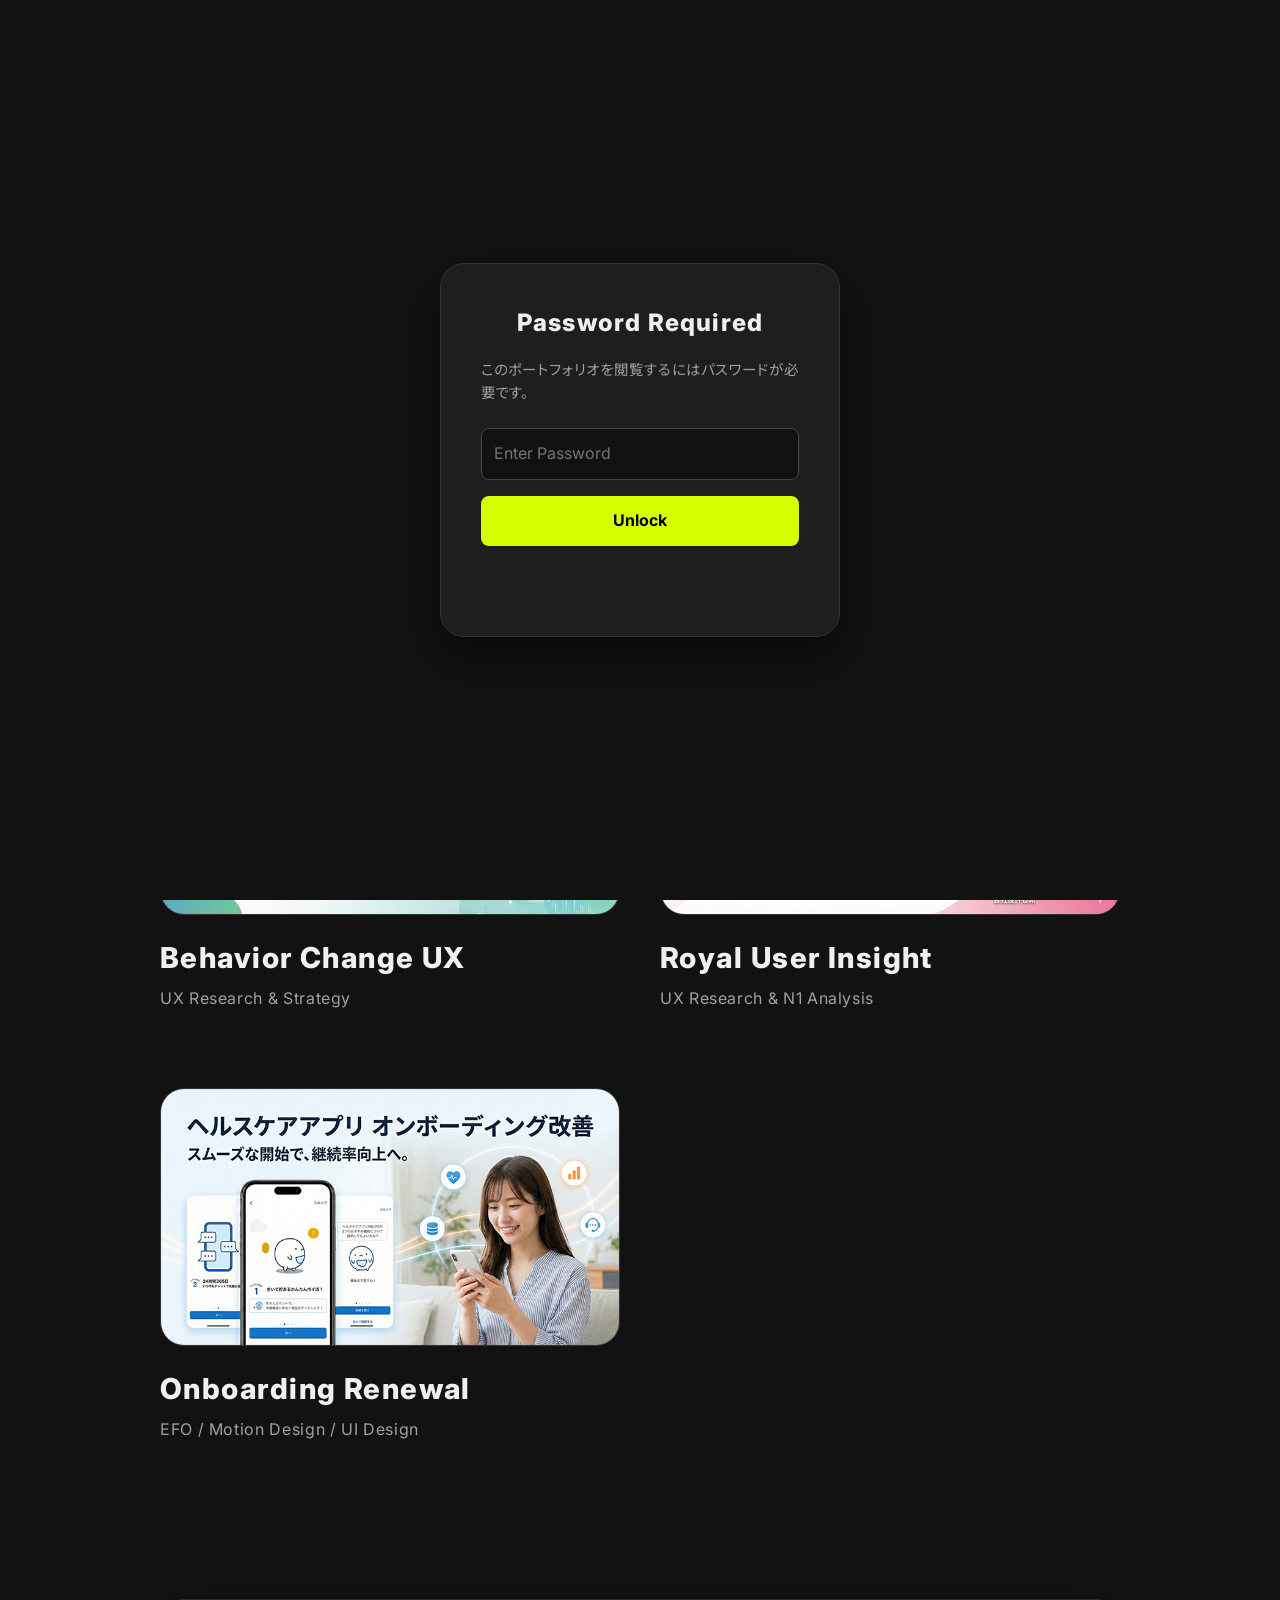
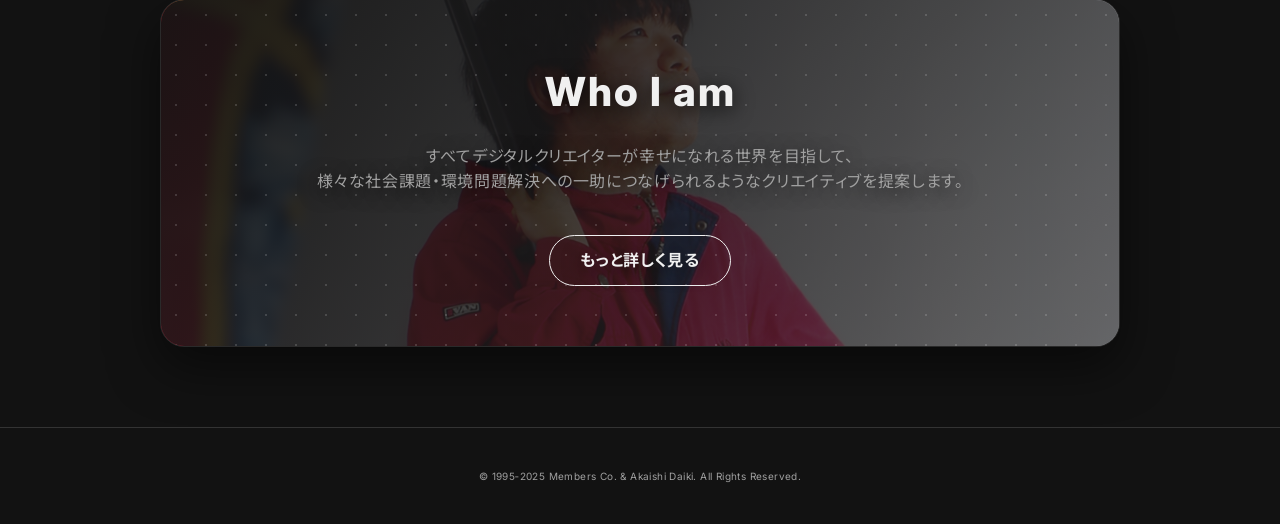
==== commit 5354e77a: "Add files via upload" ====
--- a/index.html
+++ b/index.html
@@ -45,7 +45,12 @@
             <div class="logo"><a href="index.html">MyPortfolio</a></div>
             <ul class="nav-links">
                 <li class="has-dropdown">
-                    <a href="index.html" class="active">Work</a>
+                    <a href="index.html" class="active work-link">
+                        Work
+                        <svg class="dropdown-arrow" width="10" height="6" viewBox="0 0 10 6" fill="none" xmlns="http://www.w3.org/2000/svg">
+                            <path d="M1 1L5 5L9 1" stroke="currentColor" stroke-width="1.5" stroke-linecap="round" stroke-linejoin="round"/>
+                        </svg>
+                    </a>
                     <div class="dropdown-menu">
                         <a href="project-1.html">Behavior Change UX</a>
                         <a href="project-2.html">Royal User Insight</a>
--- a/css/common.css
+++ b/css/common.css
@@ -34,7 +34,7 @@
     color: inherit; 
 }
 
-p, li, ul, dt, dd, span{
+p, a, li, ul, dt, dd, span{
     text-align: justify;
     font-feature-settings: "palt";
     letter-spacing: 0.04em;
@@ -124,6 +124,13 @@
     letter-spacing: -0.05em;
 }
 
+/* スマホ対応 */
+@media (max-width: 600px) {
+    .logo { 
+        font-size: 1.2rem;
+     }
+}
+
 /* =========================================
    Navigation Links Hover Effect
    ========================================= */
@@ -135,20 +142,15 @@
     align-items: center;
 }
 
-/* ナビゲーション直下のリンク（Work, About） */
+/* ナビゲーション直下のリンク（Work, About）の通常状態 */
 .nav-links > li > a {
     font-weight: bold;
-    color: var(--text-muted);
+    color: var(--text-muted); /* 通常カラーグレー */
     transition: color 0.3s;
     position: relative; /* 線を配置する基準 */
     padding: 10px 0;
     text-decoration: none;
     display: inline-block;
-}
-
-/* ホバー時とアクティブ（現在のページ）時の文字色 */
-.nav-links > li > a:hover {
-    color: var(--text-main);
 }
 
 /* --- 下線アニメーションの設定 --- */
@@ -169,9 +171,34 @@
     transition: width 0.3s cubic-bezier(0.25, 1, 0.5, 1);
 }
 
-/* ホバー時とアクティブ時に線を100%に伸ばす */
-.nav-links > li > a:hover::after {
-    width: 100%;
+/* リンク内のレイアウト調整 */
+.work-link {
+    display: inline-flex;
+    align-items: center;
+    gap: 6px; /* 文字とアイコンの間隔 */
+}
+
+/* 矢印アイコンの設定 */
+.dropdown-arrow {
+    width: 10px;
+    height: 12px;
+    transition: transform 0.3s ease; /* 回転アニメーション */
+    color: inherit; /* 親の文字色を継承 */
+    opacity: 0.6;   /* 少し控えめに */
+}
+
+/* --- 開いている時の状態 --- */
+
+/* PC: ホバー時 */
+.has-dropdown:hover .dropdown-arrow {
+    transform: rotate(180deg);
+    opacity: 1;
+}
+
+/* スマホ: クラス付与時 */
+.has-dropdown.menu-open .dropdown-arrow {
+    transform: rotate(180deg);
+    opacity: 1;
 }
 
 /* --- Dropdown Menu Styles --- */
@@ -215,11 +242,6 @@
     white-space: nowrap;
     border-radius: 6px;
     transition: background 0.2s, color 0.2s;
-}
-
-.dropdown-menu a:hover {
-    background-color: rgba(255, 255, 255, 0.1);
-    color: var(--accent-color); /* ページごとのアクセントカラーで光る */
 }
 
 /* スマホ対応 */
@@ -339,11 +361,6 @@
     border: 1px solid #333;
 }
 
-.bento-card:hover {
-    transform: translateY(-5px);
-    border-color: var(--accent-color);
-}
-
 .bento-card h4 { 
     font-size: 1.2rem; 
     font-weight: bold; 
@@ -431,6 +448,57 @@
     border-left: 5px solid var(--accent-color); 
     padding-left: 20px; 
     text-align: left;
+}
+
+/* =========================================
+   Section Title Layered (Plan B: Solid)
+   ========================================= */
+
+.section-title-layer {
+    position: relative;
+    z-index: 1;
+    font-size: 2.5rem;
+    font-weight: 800;
+    margin-bottom: 60px;
+    color: var(--text-main);
+    border-left: 4px solid var(--accent-color); /* 左にアクセントライン */
+    padding-left: 20px;
+}
+
+.section-title-layer::before {
+    content: attr(data-en);
+    position: absolute;
+    z-index: -1;
+    
+    /* 位置調整（日本語の後ろに重ねる） */
+    bottom: 36px;
+    left: -2vw;
+    
+    font-family: var(--font-main);
+    font-size: 5.0rem;
+    font-weight: 900;
+    text-transform: uppercase;
+    line-height: 1;
+
+    /* ▼▼ デザインの肝：中抜き文字にする ▼▼ */
+    color: transparent;
+    -webkit-text-stroke: 1px var(--accent-color); /* 縁取りをテーマカラーに */
+    opacity: 0.2; /* 薄くする */
+    word-break: keep-all;
+}
+
+/* スマホ対応 */
+@media (max-width: 600px) {
+    /* .section-title-layer { 
+        font-size: 1.5rem; 
+        margin-bottom: 40px; 
+    } */
+
+    .section-title-layer::before { 
+        font-size: 4.5rem; 
+        bottom: 40px;
+        left: -8vw;
+    }
 }
 
 .presentation-section h3 { 
@@ -563,19 +631,6 @@
 
 .nav-btn.next .sub-label {
     text-align: right;
-    }
-
-.nav-btn:hover {
-    border-color: var(--accent-color);
-    background: #252525;
-    transform: translateY(-2px);
-}
-
-.nav-btn.prev:hover .arrow { 
-    transform: translateX(-5px); 
-}
-.nav-btn.next:hover .arrow { 
-    transform: translateX(5px); 
 }
 
 @media (max-width: 768px) {
@@ -699,14 +754,6 @@
     transform: translateY(0);
 }
 
-/* ホバー時の動き */
-.back-to-top:hover {
-    background-color: var(--accent-color); /* 背景をアクセントカラーで塗りつぶす */
-    color: var(--bg-color); /* 矢印を背景色（黒）に反転 */
-    transform: translateY(-5px); /* 少し浮き上がる */
-    box-shadow: 0 10px 20px rgba(0,0,0,0.5);
-}
-
 /* スマホでの位置調整（少し内側に） */
 @media (max-width: 600px) {
     .back-to-top {
@@ -729,11 +776,6 @@
     transition: transform 0.3s ease;
 }
 
-/* ホバー時に矢印が少し上に動くアニメーション */
-.back-to-top:hover svg {
-    transform: translateY(-3px);
-}
-
 /* =========================================
    Skill Evaluation Accordion (Common)
    ========================================= */
@@ -776,10 +818,6 @@
     display: none;
 }
 
-.accordion-header:hover {
-    background-color: rgba(255, 255, 255, 0.05);
-}
-
 /* 右側のアイコン（＋/－） */
 .accordion-icon {
     position: relative;
@@ -842,6 +880,10 @@
     border-bottom: 1px solid #333;
     color: #ccc;
     vertical-align: top;
+}
+
+.eval-table tr:last-child td{
+    border-bottom: none;
 }
 
 .rank-badge {
@@ -1194,9 +1236,6 @@
     background-color: #555; /* 目立ちすぎないようグレーに */
     border-radius: 4px;
 }
-.scroll-content::-webkit-scrollbar-thumb:hover {
-    background-color: var(--accent-color); /* ホバー時だけライム色 */
-}
 
 .scroll-content .subheading{
     display: inline-block;
@@ -1338,7 +1377,8 @@
 .gallery-grid {
     display: grid;
     gap: 16px; /* アイテム間の隙間 */
-    align-items: start; /* 高さが違っても上揃えにする */
+    /* align-items: start; */
+    align-items: stretch;
 }
 
 /* カラム数の制御クラス */
@@ -1355,10 +1395,6 @@
     flex-direction: column;
     gap: 16px;
     transition: border-color 0.3s ease;
-}
-
-.gallery-item:hover {
-    border-color: var(--accent-color); /* ホバー時にテーマカラーで光る */
 }
 
 /* 画像コンテナ（アスペクト比を維持しつつ枠に収める） */
@@ -1496,9 +1532,7 @@
     transition: opacity 0.3s;
 }
 
-.lock-content button:hover {
-    opacity: 0.8;
-}
+
 
 .error-msg {
     color: #ff4d4d !important; /* 赤文字 */
@@ -1533,13 +1567,7 @@
     pointer-events: none;
 }
 
-/* ホバー時にアイコンを表示 */
-.image-container.js-zoomable:hover .zoom-hint {
-    opacity: 1;
-    transform: translate(-50%, -50%) scale(1);
-}
-
-/* ▼▼▼ ここから追加：スマホ用の調整 ▼▼▼ */
+/* スマホ用の調整 */
 @media (max-width: 768px) {
     /* スマホでは「拡大アイコン」を常時表示する */
     .image-container.js-zoomable .zoom-hint {
@@ -1567,9 +1595,8 @@
     .image-container.js-zoomable:hover .zoom-hint {
     opacity: 0;
     transform: translate(0%, 0%) scale(1);
-}
-}
-/* ▲▲▲ 追加ここまで ▲▲▲ */
+    }
+}
 
 /* --- ライトボックス（モーダル）本体 --- */
 .lightbox {
@@ -1641,11 +1668,6 @@
     transition: background 0.3s ease;
 }
 
-/* ホバー時は少し濃くする（または明るくする） */
-.lightbox-close:hover {
-    background: rgba(0, 0, 0, 0.8); /* より濃い黒にして強調 */
-}
-
 /* =========================================
    Dropdown Menu Links (with Arrow Animation)
    ========================================= */
@@ -1696,17 +1718,6 @@
     
     /* アニメーション設定 */
     transition: transform 0.3s cubic-bezier(0.25, 1, 0.5, 1), color 0.3s;
-}
-
-/* --- ホバー時の挙動 --- */
-.dropdown-menu a:hover {
-    background-color: rgba(255, 255, 255, 0.1);
-    color: #fff; /* リンク文字を白く */
-}
-
-.dropdown-menu a:hover::after {
-    color: var(--accent-color); /* 矢印をテーマカラー（ライム/ピンク/青）に */
-    transform: translateX(5px); /* 右に少しスライド */
 }
 
 /* =========================================
@@ -1734,11 +1745,6 @@
     transition: transform 0.3s, border-color 0.3s;
 }
 
-.pdf-card:hover {
-    transform: translateY(-5px);
-    border-color: var(--accent-color);
-}
-
 /* サムネイルエリア */
 .pdf-thumb {
     width: 100%;
@@ -1771,10 +1777,6 @@
     align-items: center;
     opacity: 0;
     transition: opacity 0.3s;
-}
-
-.pdf-card:hover .pdf-overlay {
-    opacity: 1;
 }
 
 .view-btn {
@@ -1788,10 +1790,6 @@
     transition: transform 0.3s;
 }
 
-.pdf-card:hover .view-btn {
-    transform: translateY(0);
-}
-
 /* ファイル名エリア */
 .pdf-info {
     padding: 15px;
@@ -1822,25 +1820,95 @@
     word-break: break-all; /* 長いファイル名でのレイアウト崩れ防止 */
 }
 
-.pdf-card:hover .pdf-name {
-    color: var(--accent-color); /* ホバー時にファイル名も光らせる */
-}
-
 /* =========================================
    Achievements Section (Common Integrated)
    ========================================= */
 
 .achievements-section {
-    margin: 100px 0;
-}
-
+    padding: 100px 0;
+    position: relative;
+}
+
+/* ※一応残す */
 .achievements-grid {
     display: grid;
     grid-template-columns: repeat(auto-fit, minmax(400px, 1fr));
     gap: 30px;
 }
 
+/* タイトル部分は中央寄せコンテナの幅に合わせる */
+.section-header-wrapper {
+    max-width: 1000px; /* コンテナと同じ幅 */
+    margin: 0 auto;
+    padding: 0 20px; /* コンテナと同じ余白 */
+    position: relative;
+}
+
+/* ナビゲーションボタン（PCではタイトルの右側に配置） */
+.ach-nav-buttons {
+    position: absolute;
+    right: 20px;
+    bottom: 20px; /* タイトルエリアの下揃え */
+    display: flex;
+    gap: 10px;
+}
+
+.ach-btn {
+    width: 44px;
+    height: 44px;
+    border-radius: 50%;
+    border: 1px solid #333;
+    background: var(--card-bg);
+    color: var(--text-main);
+    font-size: 1.2rem;
+    cursor: pointer;
+    transition: all 0.3s;
+    display: flex;
+    align-items: center;
+    justify-content: center;
+}
+
+/* --- スライダー本体 --- */
+.achievements-slider {
+    /* 画面幅いっぱいに広げる魔法の記述 */
+    width: 100vw;
+    margin-left: calc(50% - 50vw);
+    margin-right: calc(50% - 50vw);
+    
+    overflow: hidden; /* スクロールバーを隠す */
+}
+
+.achievements-track {
+    display: flex;
+    gap: 30px;
+    
+    /* 横スクロールを可能にする（バーは隠す） */
+    overflow-x: auto;
+    scroll-behavior: smooth; /* 滑らかに動く */
+    
+    /* スクロールバー非表示（Chrome/Safari/Edge） */
+    -ms-overflow-style: none;  /* IE/Edge */
+    scrollbar-width: none;  /* Firefox */
+    
+    /* ▼▼ 重要：1枚目をコンテナの左端に揃えるための余白計算 ▼▼ */
+    /* (画面幅 - 1000px) ÷ 2 ＝ 左の余白 */
+    padding-left: max(20px, calc(50vw - 500px));
+    padding-right: max(20px, calc(50vw - 500px));
+    padding-bottom: 40px; /* 下の影が見えるように余白 */
+}
+
+/* スクロールバー非表示（Webkit） */
+.achievements-track::-webkit-scrollbar {
+    display: none;
+}
+
+/* --- カードデザイン --- */
 .achievement-card {
+    /* カードの幅を固定（縮まないようにする） */
+    flex: 0 0 485px;
+    width: 485px;
+
+    /* 既存のデザイン維持 */
     background: var(--card-bg);
     border: 1px solid #333;
     border-radius: 12px;
@@ -1851,12 +1919,6 @@
     
     /* 左側に太いアクセントライン（変数を参照） */
     border-left: 6px solid var(--accent-color);
-}
-
-.achievement-card:hover {
-    transform: translateY(-5px);
-    border-color: #555;
-    box-shadow: 0 10px 30px rgba(0,0,0,0.3);
 }
 
 /* --- Header --- */
@@ -1891,7 +1953,6 @@
 .card-body h4 {
     font-size: 1rem;
     color: #ccc;
-    margin-bottom: 15px;
     border-bottom: 1px solid #444;
     padding-bottom: 5px;
     display: inline-block;
@@ -2057,12 +2118,6 @@
     white-space: nowrap; /* ボタン内の改行禁止 */
 }
 
-.source-btn:hover {
-    background-color: var(--accent-color);
-    color: var(--bg-color);
-    transform: translateY(-1px);
-}
-
 .source-btn svg { width: 10px; height: 10px; display: block; }
 
 /* スマホ対応 */
@@ -2071,12 +2126,38 @@
     .card-footer { flex-direction: column; align-items: flex-start; }
 }
 
+/* スマホ対応 */
+@media (max-width: 768px) {
+    .ach-nav-buttons { display: none; /* スマホではスワイプ推奨なのでボタン消す */ }
+    
+    .achievement-card {
+        flex: 0 0 85vw; /* 画面幅の85% */
+        width: 85vw;
+    }
+    
+    .achievements-track {
+        padding-left: 20px; /* スマホ用の余白 */
+        padding-right: 20px;
+        align-items: flex-start;
+    }
+
+    .card-header{
+        padding: 24px 20px;
+    }
+    .card-body{
+        padding: 24px 20px;
+    }
+    .card-footer{
+        padding: 20px 20px;
+    }
+}
+
 /* =========================================
    Image Slider Component (Half-Overlay Arrows)
    ========================================= */
 
 .slider-section {
-    margin: 80px 0;
+    padding: 100px 0;
 }
 
 /* 外枠（ボタンの基準位置） */
@@ -2145,18 +2226,12 @@
     box-shadow: 0 4px 10px rgba(0,0,0,0.5);
 }
 
-.slider-arrow:hover {
-    background: var(--accent-color);
-    color: #000;
-    border-color: var(--accent-color);
-}
-
 /* ▼▼ 位置調整：ボタン幅(44px)の半分だけ外に出す ▼▼ */
 .slider-arrow.prev { 
-    left: -16px; 
+    left: -22px; 
 }
 .slider-arrow.next { 
-    right: -16px; 
+    right: -22px; 
 }
 
 /* --- インジケーター --- */
@@ -2207,6 +2282,12 @@
 
     .indicator {
         width: 15px; height: 15px;
+    }
+    .slider-arrow.prev { 
+        left: -16px; 
+    }
+    .slider-arrow.next { 
+        right: -16px; 
     }
 }
 
@@ -2292,13 +2373,6 @@
        1周目と2周目は同じ柄なので、ここで0%にパッと戻っても人間の目には連続して見えます
     */
     100% { background-position: 0 0, 100% 0; }
-}
-
-/* ホバー時の挙動 */
-.btn-read-more:hover {
-    transform: translateY(-2px);
-    box-shadow: 0 0 25px rgba(0, 255, 255, 0.6);
-    color: #fff;
 }
 
 /* --- テキストの表示切り替え --- */
@@ -2397,16 +2471,279 @@
     gap: 6px;
 }
 
-.internal-close-btn:hover {
-    color: var(--accent-color); /* ホバー時はテーマカラーに */
-}
-
 /* 矢印アイコン */
 .icon-up {
     font-size: 1.1rem;
     transition: transform 0.3s;
 }
 
-.internal-close-btn:hover .icon-up {
-    transform: translateY(-3px); /* ふわっと上がる演出 */
+/* =========================================
+   Table of Contents (Numbered List Style)
+   ========================================= */
+
+.toc-section {
+    margin-top: 80px;
+    padding-bottom: 20px;
+    border-bottom: 1px solid rgba(255, 255, 255, 0.1);
+}
+
+/* ▼▼ 追加：INDEXラベルのデザイン ▼▼ */
+.toc-section::before {
+    content: 'INDEX';
+    display: block;
+    font-family: monospace; /* 等幅フォントでシステムっぽく */
+    font-size: 0.75rem;
+    font-weight: bold;
+    color: var(--accent-color); /* テーマカラー */
+    letter-spacing: 0.2em;
+    margin-bottom: 10px; /* リストとの間隔 */
+    opacity: 0.7; /* 控えめにする */
+}
+
+.toc-list {
+    display: flex;
+    flex-wrap: wrap; /* 画面幅が狭いPCでも折り返す */
+    column-gap: 25px; /* 項目間の余白 */
+    padding: 0;
+    list-style: none;
+    margin: 0;
+    
+    /* CSSカウンターの初期化（番号を振るため） */
+    counter-reset: toc-counter;
+}
+
+.toc-list li {
+    /* カウンターを進める */
+    counter-increment: toc-counter;
+}
+
+.toc-list a {
+    display: inline-flex;
+    align-items: center;
+    text-decoration: none;
+    color: var(--text-muted);
+    font-size: 0.95rem;
+    font-weight: bold;
+    transition: color 0.3s ease;
+    padding: 5px 0; /* ホバー時の位置ズレ防止の余白 */
+}
+
+/* 自動で番号を表示する設定 (01. 02. ...) */
+.toc-list a::before {
+    content: "0" counter(toc-counter) ".";
+    color: var(--accent-color); /* テーマカラー */
+    font-family: monospace;
+    font-size: 0.85rem;
+    margin-right: 8px;
+    opacity: 0.8;
+}
+
+/* --- スマホ対応（縦積みリスト） --- */
+@media (max-width: 600px) {
+    .toc-section {
+        margin-bottom: 60px;
+        border-bottom: none; /* スマホでは区切り線を消してスッキリさせる */
+    }
+
+    /* SPでのラベル位置調整 */
+    .toc-section::before {
+        margin-bottom: 10px;
+        font-size: 1.0rem;
+        padding-left: 15px;
+    }
+
+    .toc-list {
+        flex-direction: column; /* 縦積みに変更 */
+        gap: 0; /* 隙間をなくしてボーダーで区切る */
+        align-items: stretch; /* 横幅いっぱいに */
+        background: var(--card-bg); /* 背景色をつけてカード化 */
+        border-radius: 12px;
+        border: 1px solid #333;
+        overflow: hidden;
+    }
+
+    .toc-list li {
+        border-bottom: 1px solid rgba(255, 255, 255, 0.05); /* リストの区切り線 */
+    }
+
+    .toc-list li:last-child {
+        border-bottom: none; /* 最後の線は消す */
+    }
+
+    .toc-list a {
+        display: flex; /* 横いっぱいに広げる */
+        padding: 16px 20px; /* タップしやすい広めの余白 */
+        color: var(--text-main); /* スマホでは最初から白文字で見やすく */
+    }
+    
+    /* スマホでは番号の後ろに少し余白を足す */
+    .toc-list a::before {
+        margin-right: 12px;
+        font-size: 1rem;
+    }
+    
+    /* タップした瞬間のフィードバック */
+    .toc-list a:active {
+        background-color: rgba(255, 255, 255, 0.05);
+    }
+}
+
+/* =========================================
+   【重要】PCのみホバー有効化（完全版）
+   ※スマホ（タッチデバイス）では以下のスタイルは無視されます
+   ========================================= */
+
+@media (hover: hover) {
+
+    /* --- ナビゲーション --- */
+    .nav-links > li > a:hover {
+        color: var(--text-main);
+    }
+
+    .nav-links > li > a:hover::after {
+        width: 100%;
+    }
+    
+    .dropdown-menu a:hover {
+        background-color: rgba(255, 255, 255, 0.1);
+        color: #fff;
+    }
+
+    .dropdown-menu a:hover::after {
+        color: var(--accent-color);
+        transform: translateX(5px);
+    }
+
+    /* --- ボタン類 --- */
+    .nav-btn:hover {
+        border-color: var(--accent-color);
+        background: #252525;
+        transform: translateY(-2px);
+    }
+    
+    .nav-btn.prev:hover .arrow { transform: translateX(-5px); }
+    .nav-btn.next:hover .arrow { transform: translateX(5px); }
+
+    .back-to-top:hover {
+        background-color: var(--accent-color);
+        color: var(--bg-color);
+        transform: translateY(-5px);
+        box-shadow: 0 10px 20px rgba(0,0,0,0.5);
+    }
+    
+    .back-to-top:hover svg {
+        transform: translateY(-3px);
+    }
+
+    .lightbox-close:hover {
+        background: rgba(0, 0, 0, 0.8);
+    }
+
+    .btn-read-more:hover {
+        transform: translateY(-2px);
+        box-shadow: 0 0 25px rgba(0, 255, 255, 0.6);
+        color: #fff;
+    }
+    
+    .internal-close-btn:hover {
+        color: var(--accent-color);
+    }
+    .internal-close-btn:hover .icon-up {
+        transform: translateY(-3px);
+    }
+    
+    .source-btn:hover {
+        background-color: var(--accent-color);
+        color: var(--bg-color);
+        transform: translateY(-1px);
+    }
+    
+    .contact-btn-large:hover {
+        transform: scale(1.05);
+        background: #fff;
+    }
+
+    /* --- カード・リスト類 --- */
+    .bento-card:hover {
+        transform: translateY(-5px);
+        border-color: var(--accent-color);
+    }
+    
+    .toc-list a:hover {
+        color: var(--text-main);
+        transform: translateY(-2px);
+    }
+    
+    /* .achievement-card:hover {
+        transform: translateY(-5px);
+        border-color: #555;
+        box-shadow: 0 10px 30px rgba(0,0,0,0.3);
+    } */
+    
+    .pdf-card:hover {
+        transform: translateY(-5px);
+        border-color: var(--accent-color);
+    }
+    
+    .pdf-card:hover .pdf-overlay {
+        opacity: 1;
+    }
+    
+    .pdf-card:hover .view-btn {
+        transform: translateY(0);
+    }
+    
+    .pdf-card:hover .pdf-name {
+        color: var(--accent-color);
+    }
+    
+    .gallery-item:hover {
+        border-color: var(--accent-color);
+    }
+    
+    .image-container.js-zoomable:hover .zoom-hint {
+        opacity: 1;
+        transform: translate(-50%, -50%) scale(1);
+    }
+
+    /* --- スライダー・アコーディオン --- */
+    .slider-arrow:hover {
+        background: var(--accent-color);
+        color: #000;
+        border-color: var(--accent-color);
+    }
+    
+    .achievements-grid::-webkit-scrollbar-thumb:hover {
+        background: var(--accent-color);
+    }
+
+    .ach-btn:hover {
+        background: var(--accent-color);
+        color: #000;
+        border-color: var(--accent-color);
+    }
+    
+    .accordion-header:hover {
+        background-color: rgba(255, 255, 255, 0.05);
+    }
+    
+    .details-summary:hover .btn-read-more {
+        border-color: var(--accent-color);
+        color: var(--text-main);
+        transform: translateY(-2px);
+        box-shadow: 0 10px 20px rgba(0,0,0,0.3);
+    }
+
+    .lock-content button:hover {
+    opacity: 0.8;
+    }
+
+    .scroll-content::-webkit-scrollbar-thumb:hover {
+    background-color: var(--accent-color); /* ホバー時だけライム色 */
+    }
+
+    /* --- Dropdown Arrow Hover --- */
+    .has-dropdown:hover .dropdown-arrow {
+        color: var(--accent-color);
+    }
 }
--- a/css/index.css
+++ b/css/index.css
@@ -182,13 +182,6 @@
     background: linear-gradient(135deg, #1E1E1E 0%, #434343 100%);
 }
 
-/* ホバーエフェクト */
-.work-card:hover .card-image {
-    transform: scale(1.02);
-    border-color: var(--accent-color);
-    filter: brightness(1.1);
-}
-
 .card-info h3 {
     font-size: 1.8rem;
     margin-bottom: 5px;
@@ -209,11 +202,6 @@
     transition: all 0.3s ease;
 }
 
-.work-card:hover .arrow-icon {
-    opacity: 1;
-    transform: translateX(0);
-}
-
 /* --- About Teaser (背景画像アニメーション対応版) --- */
 .about-teaser {
     position: relative;
@@ -267,16 +255,7 @@
     pointer-events: none; /* マウス操作を邪魔しない */
 }
 
-/* ▼ 3. ホバー時のアクション */
-.about-teaser:hover {
-    border-color: var(--accent-color); /* 枠線を光らせる */
-}
-
-.about-teaser:hover::before {
-    transform: scale(1.05); /* 写真レイヤーだけを拡大 */
-}
-
-/* ▼ 4. コンテンツを最前面へ */
+/* ▼ 3. コンテンツを最前面へ */
 .about-teaser h2,
 .about-teaser p,
 .about-teaser .btn-secondary {
@@ -318,4 +297,27 @@
 .btn-secondary:hover {
     background: var(--text-main);
     color: var(--bg-color);
+}
+
+@media (hover: hover) {
+    
+    .work-card:hover .card-image {
+        transform: scale(1.02);
+        border-color: var(--accent-color);
+        filter: brightness(1.1);
+    }
+
+    .work-card:hover .arrow-icon {
+        opacity: 1;
+        transform: translateX(0);
+    }
+    
+    .about-teaser:hover {
+        border-color: var(--accent-color);
+    }
+
+    .about-teaser:hover::before {
+        transform: scale(1.05);
+    }
+    
 }
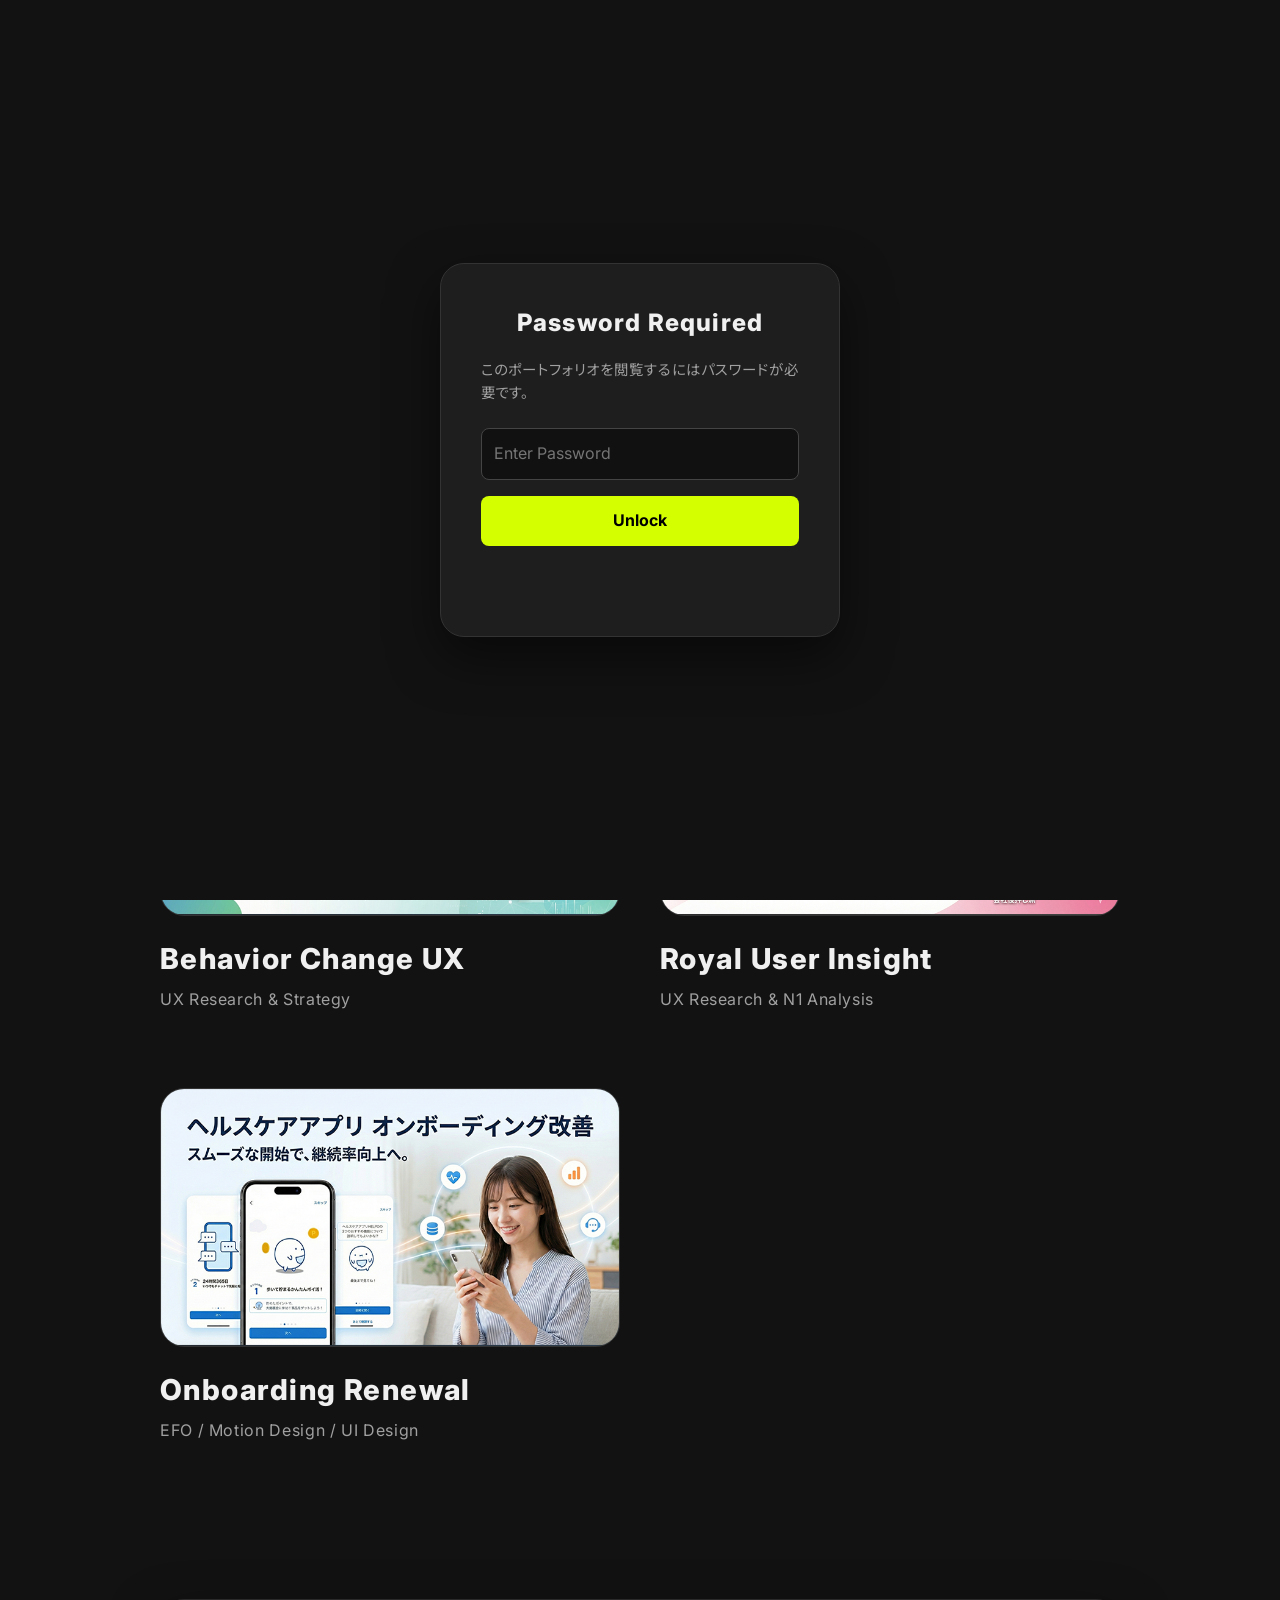
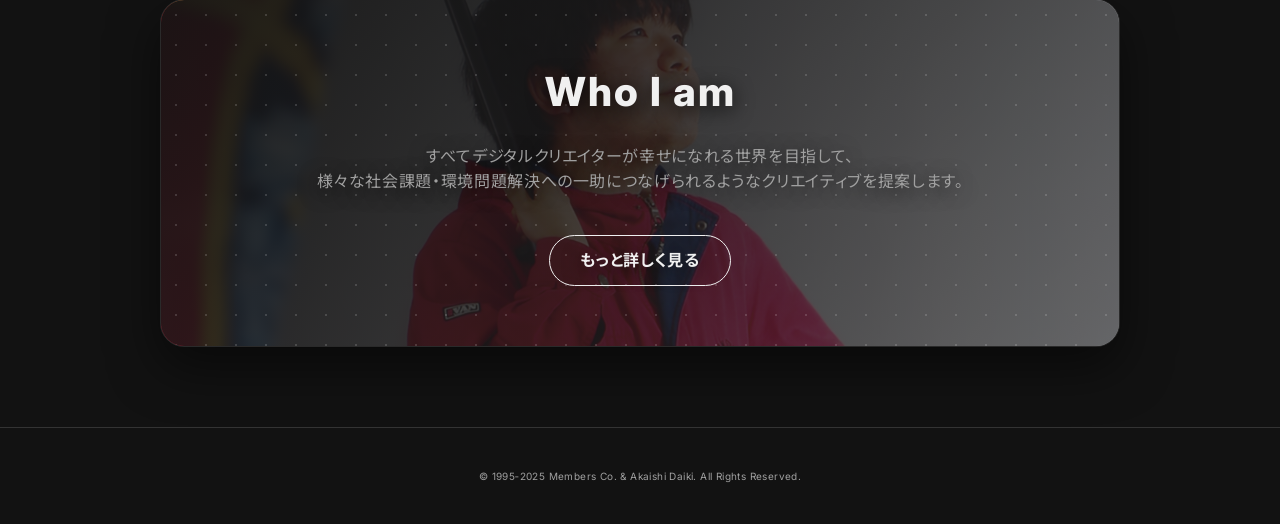
==== commit 804d6d8e: "Add files via upload" ====
--- a/index.html
+++ b/index.html
@@ -72,7 +72,7 @@
             <h2 class="section-label">Selected Work</h2>
             <div class="work-grid">
                 <!-- 案件カード -->
-                <a href="project-1.html" class="work-card">
+                <a href="project-1.html" class="work-card js-fade">
                     <div class="card-image placeholder-1">
                         <img src="img/index/thumbnail_01.png">
                     </div>
@@ -83,7 +83,7 @@
                     </div>
                 </a>
                 <!-- 案件カード -->
-                <a href="project-2.html" class="work-card">
+                <a href="project-2.html" class="work-card js-fade delay-100">
                     <div class="card-image placeholder-2">
                         <img src="img/index/thumbnail_02.png">
                     </div>
@@ -94,7 +94,7 @@
                     </div>
                 </a>
                 <!-- 案件カード -->
-                <a href="project-3.html" class="work-card">
+                <a href="project-3.html" class="work-card js-fade">
                     <div class="card-image placeholder-1">
                         <img src="img/index/thumbnail_03.png">
                     </div>
--- a/css/common.css
+++ b/css/common.css
@@ -21,12 +21,20 @@
 }
 
 /* --- Base --- */
+/* htmlとbodyの両方に設定するのが鉄則 */
+html, body {
+    width: 100%;      /* 100vwではなく100%にする */
+    max-width: 100%;  /* これ以上広がらないようにする */
+    overflow-x: hidden; /* 横スクロールを禁止 */
+}
+
 body {
     background-color: var(--bg-color);
     color: var(--text-main);
     font-family: var(--font-main);
     line-height: 1.6;
-    overflow-x: hidden;
+    /* overflow-x: hidden; <-- ここだけでなくhtmlにも必要 */
+    position: relative; /* 子要素の基準点にする */
 }
 
 a { 
@@ -444,6 +452,7 @@
 
 .section-title { 
     font-size: 2.5rem; 
+    line-height: 1.3;
     margin-bottom: 60px; 
     border-left: 5px solid var(--accent-color); 
     padding-left: 20px; 
@@ -451,55 +460,70 @@
 }
 
 /* =========================================
-   Section Title Layered (Plan B: Solid)
+   Section Title Layered ここから
    ========================================= */
 
 .section-title-layer {
     position: relative;
     z-index: 1;
     font-size: 2.5rem;
+    line-height: 1.3;
     font-weight: 800;
     margin-bottom: 60px;
     color: var(--text-main);
-    border-left: 4px solid var(--accent-color); /* 左にアクセントライン */
+    border-left: 5px solid var(--accent-color);
     padding-left: 20px;
+    
+    /* ▼▼ 修正：枠による切り取りを解除 ▼▼ */
+    overflow: visible; 
+    /* ▲▲ ここがポイント ▲▲ */
 }
 
 .section-title-layer::before {
     content: attr(data-en);
     position: absolute;
-    z-index: -1;
-    
-    /* 位置調整（日本語の後ろに重ねる） */
-    bottom: 36px;
+    z-index: -1; /* 日本語の後ろに */
+    
+    /* ▼▼ 修正：PCでの配置とサイズ ▼▼ */
+    bottom: 25px;
     left: -2vw;
     
     font-family: var(--font-main);
-    font-size: 5.0rem;
+    font-size: 5rem; /* PCでも大きく */
     font-weight: 900;
     text-transform: uppercase;
+    
+    /* 改行させずに突き抜けさせる */
+    /* white-space: nowrap; */
     line-height: 1;
-
-    /* ▼▼ デザインの肝：中抜き文字にする ▼▼ */
-    color: transparent;
-    -webkit-text-stroke: 1px var(--accent-color); /* 縁取りをテーマカラーに */
-    opacity: 0.2; /* 薄くする */
-    word-break: keep-all;
+    
+    /* デザイン（薄い色） */
+    color: var(--accent-color);
+    opacity: 0.1;
+    letter-spacing: 0.05em;
 }
 
 /* スマホ対応 */
 @media (max-width: 600px) {
-    /* .section-title-layer { 
-        font-size: 1.5rem; 
-        margin-bottom: 40px; 
-    } */
-
+    .section-title-layer { 
+        /* ▼▼ ご要望：SPでも日本語を大きく維持 ▼▼ */
+        font-size: 2.5rem; 
+        margin-bottom: 50px; 
+    }
+    
     .section-title-layer::before { 
-        font-size: 4.5rem; 
-        bottom: 40px;
-        left: -8vw;
-    }
-}
+        /* ▼▼ ご要望：SPでも英語を巨大に（5rem） ▼▼ */
+        font-size: 4rem; 
+        
+        /* ▼▼ 配置調整：日本語に少し重なる位置へ ▼▼ */
+        bottom: 25px;
+        left: -4vw; /* 左端から少しはみ出させる */
+    }
+}
+
+/* =========================================
+   ▲▲ Section Title Layered ここまで ▲▲
+   ========================================= */
 
 .presentation-section h3 { 
     background-color: var(--bg-faint);
@@ -2139,6 +2163,7 @@
         padding-left: 20px; /* スマホ用の余白 */
         padding-right: 20px;
         align-items: flex-start;
+        gap: 20px;
     }
 
     .card-header{
@@ -2387,15 +2412,23 @@
     animation: none;
 }
 
+.btn-text-open{
+    width: 170px;
+    text-align: center;
+    padding-left: 13%;
+}
+
 .details-wrapper[open] .btn-text-open { 
     display: none; 
     width: 170px;
     text-align: center;
+    padding-left: 13%;
 }
 .details-wrapper[open] .btn-text-close { 
     display: inline; 
     width: 170px;
     text-align: center;
+    padding-left: 13%;
 }
 
 /* --- アイコン --- */
@@ -2589,6 +2622,30 @@
 }
 
 /* =========================================
+   Scroll Fade Animation (Universal)
+   ========================================= */
+
+/* 初期状態：隠しておく */
+.js-fade {
+    opacity: 0;
+    transform: translateY(30px); /* 少し下に配置 */
+    transition: opacity 0.8s cubic-bezier(0.25, 1, 0.5, 1), transform 0.8s cubic-bezier(0.25, 1, 0.5, 1);
+    will-change: opacity, transform; /* パフォーマンス最適化 */
+}
+
+/* 表示状態：元の位置に戻して不透明に */
+.js-fade.is-visible {
+    opacity: 1;
+    transform: translateY(0);
+}
+
+/* (オプション) 遅延表示用クラス */
+/* 順番に表示させたい場合などに使います */
+.delay-100 { transition-delay: 0.1s; }
+.delay-200 { transition-delay: 0.2s; }
+.delay-300 { transition-delay: 0.3s; }
+
+/* =========================================
    【重要】PCのみホバー有効化（完全版）
    ※スマホ（タッチデバイス）では以下のスタイルは無視されます
    ========================================= */
